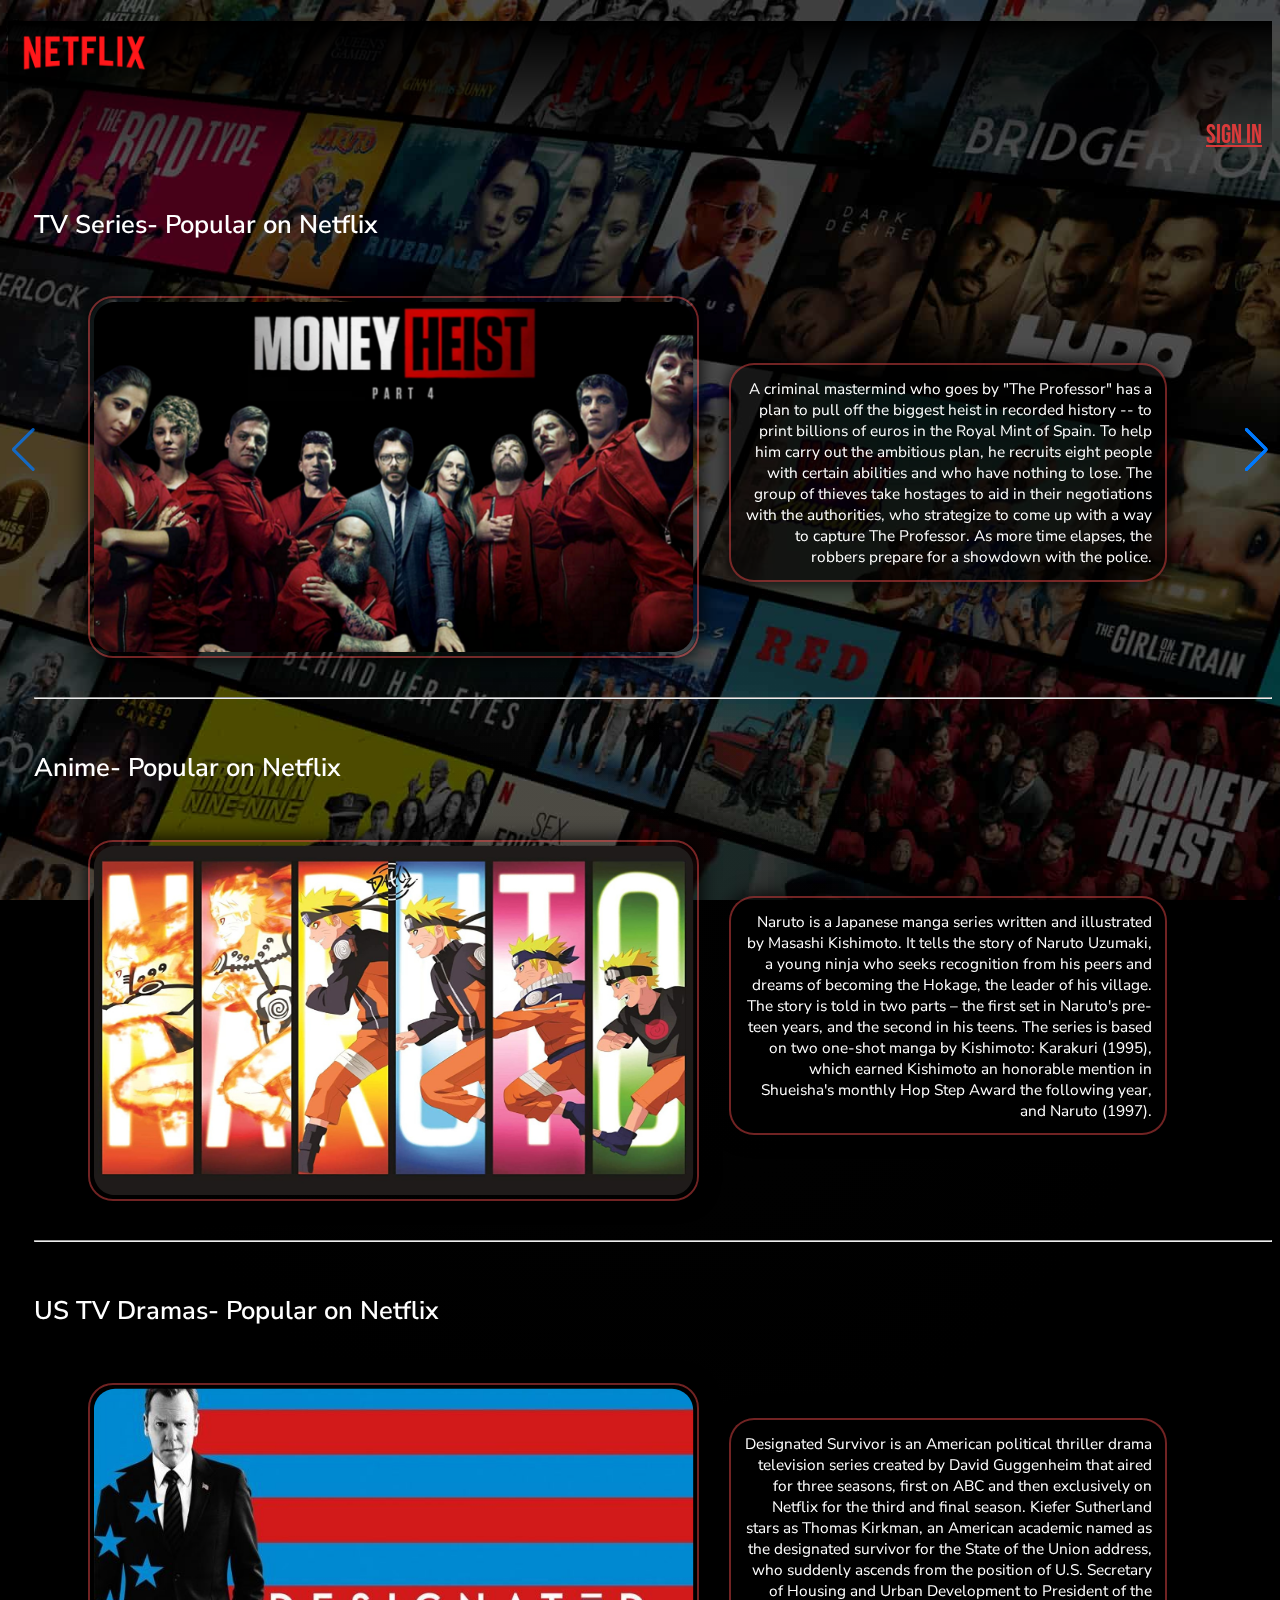
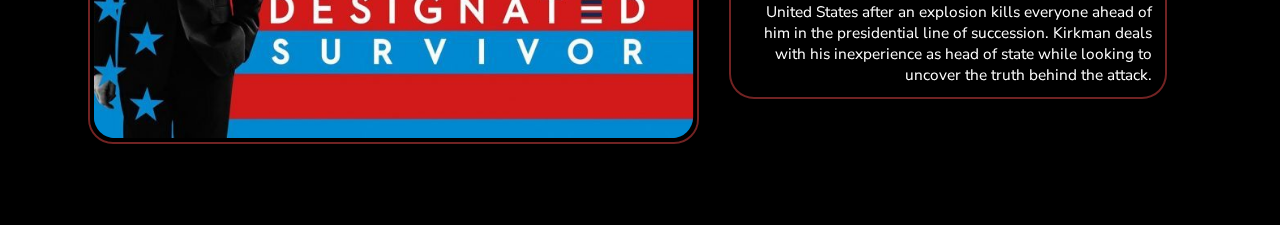
==== browse.html @ 6e7fce6c "Made home page responsive added cusom scrollbar" ====
<!DOCTYPE html>
<html lang="en">

<head>
    <meta charset="UTF-8">
    <meta http-equiv="X-UA-Compatible" content="IE=edge">
    <meta name="viewport" content="width=device-width, initial-scale=1.0">
    <title>Browse Netflix -TV Shows</title>
    <link href="https://cdn.jsdelivr.net/npm/bootstrap@5.0.0-beta2/dist/css/bootstrap.min.css" rel="stylesheet" integrity="sha384-BmbxuPwQa2lc/FVzBcNJ7UAyJxM6wuqIj61tLrc4wSX0szH/Ev+nYRRuWlolflfl" crossorigin="anonymous">
    <link rel="stylesheet" href="https://unpkg.com/swiper/swiper-bundle.min.css" />
    <link rel="icon" href="assets/netflixlogo.png" type="image/x-icon">
    <link rel="stylesheet" href="assets/style.css">
    <link rel="stylesheet" href="assets/media.css">
</head>

<body>
    <main>
        <header class="topbar">
            <nav class="navbar sticky-top">
                <div class="top">
                    <h1 class="btn btn-primary">
                        <a href="../index.html">
                            <img src="assets/logo.png" class="logo-top" alt="">
                        </a>
                    </h1>
                </div>
                <a class="navbar-brand navbar-a" href="#">Sign In</a>
            </nav>
        </header>
        <section class="headings">
            <h3 class="headings-browse">TV Series- Popular on Netflix</h3>
            <div class="swiper-container">
                <div class="swiper-wrapper">
                    <div class="swiper-slide">
                        <table style="width:100%; text-align: right;">
                            <tr>
                                <td>
                                    <a href="https://www.netflix.com/in/title/80192098" target="_blank">
                                        <div class="zoom-hover">
                                            <img src="assets/tv_img_show/money_heist.png" class="size-browse-tv_show" alt="Money Heist">
                                        </div>
                                    </a>
                                </td>
                                <td>
                                    <p class="details-browse">A criminal mastermind who goes by "The Professor" has a plan to pull off the biggest heist in recorded history -- to print billions of euros in the Royal Mint of Spain. To help him carry out the ambitious plan, he recruits
                                        eight people with certain abilities and who have nothing to lose. The group of thieves take hostages to aid in their negotiations with the authorities, who strategize to come up with a way to capture The Professor.
                                        As more time elapses, the robbers prepare for a showdown with the police.
                                    </p>
                                </td>
                            </tr>
                        </table>
                    </div>
                    <div class="swiper-slide">
                        <table style="width:100%; text-align: right;">
                            <tr>
                                <td>
                                    <a href="https://www.netflix.com/in/title/70205012" target="_blank">
                                        <div class="zoom-hover">
                                            <img src="assets/tv_img_show/naruto.jpg" class="size-browse-tv_show" alt="Naruto">
                                        </div>
                                    </a>
                                </td>
                                <td>
                                    <p class="details-browse">Naruto is a Japanese manga series written and illustrated by Masashi Kishimoto. It tells the story of Naruto Uzumaki, a young ninja who seeks recognition from his peers and dreams of becoming the Hokage, the leader
                                        of his village. The story is told in two parts – the first set in Naruto's pre-teen years, and the second in his teens. The series is based on two one-shot manga by Kishimoto: Karakuri (1995), which earned Kishimoto
                                        an honorable mention in Shueisha's monthly Hop Step Award the following year, and Naruto (1997).
                                    </p>
                                </td>
                            </tr>
                        </table>
                    </div>
                    <div class="swiper-slide">
                        <table style="width:100%; text-align: right;">
                            <tr>
                                <td>
                                    <a href="https://www.netflix.com/in/title/70153404#:~:text=Season%201%20of%20the%20hit,spirited%20Phoebe%20and%20uptight%20Monica." target="_blank">
                                        <div class="zoom-hover">
                                            <img src="assets/tv_img_show/friends.jpg" class="size-browse-tv_show" alt="Friends">
                                        </div>
                                    </a>
                                </td>
                                <td>
                                    <p class="details-browse">Friends is an American television sitcom, created by David Crane and Marta Kauffman, which aired on NBC from September 22, 1994, to May 6, 2004, lasting ten seasons. With an ensemble cast starring Jennifer Aniston,
                                        Courteney Cox, Lisa Kudrow, Matt LeBlanc, Matthew Perry and David Schwimmer, the show revolves around six friends in their 20s and 30s who live in Manhattan, New York City. The series was produced by Bright/Kauffman/Crane
                                        Productions, in association with Warner Bros. Television. The original executive producers were Kevin S. Bright, Kauffman, and Crane.
                                    </p>
                                </td>
                            </tr>
                        </table>
                    </div>
                    <div class="swiper-slide">
                        <table style="width:100%; text-align: right;">
                            <tr>
                                <td>
                                    <a href="https://www.netflix.com/in/title/80057918" target="_blank">
                                        <div class="zoom-hover">
                                            <img src="assets/tv_img_show/lucifer.jpg" class="size-browse-tv_show" alt="Lucifer">
                                        </div>
                                    </a>
                                </td>
                                <td>
                                    <p class="details-browse">Lucifer is an American urban fantasy television series developed by Tom Kapinos that premiered on Fox on January 25, 2016. It is based on the DC Comics character created by Neil Gaiman, Sam Kieth, and Mike Dringenberg
                                        taken from the comic book series The Sandman, who later became the protagonist of a spin-off comic book series, both published by DC Comics' Vertigo imprint. The series is produced by Jerry Bruckheimer Television,
                                        DC Entertainment and Warner Bros. Television.
                                    </p>
                                </td>
                            </tr>
                        </table>
                    </div>
                    <div class="swiper-slide">
                        <table style="width:100%; text-align: right;">
                            <tr>
                                <td>
                                    <a href="https://www.netflix.com/in/title/80057281" target="_blank">
                                        <div class="zoom-hover">
                                            <img src="assets/tv_img_show/stranger_things.jpg" class="size-browse-tv_show" alt="stranger Things">
                                        </div>
                                    </a>
                                </td>
                                <td>
                                    <p class="details-browse">Stranger Things is an American science fiction horror mystery-thriller streaming television series created by the Duffer Brothers and released on Netflix. The brothers serve as showrunners and are executive producers
                                        along with Shawn Levy and Dan Cohen. The series premiered on Netflix on July 15, 2016. Set in the 1980s in the fictional town of Hawkins, Indiana, the first season focuses on the investigation into the disappearance
                                        of a young boy (Will Byers) amid supernatural events occurring around the town, including the appearance of a girl with psychokinetic abilities.
                                    </p>
                                </td>
                            </tr>
                        </table>
                    </div>
                    <div class="swiper-slide">
                        <table style="width:100%; text-align: right;">
                            <tr>
                                <td>
                                    <a href="https://www.netflix.com/in/title/70281562" target="_blank">
                                        <div class="zoom-hover">
                                            <img src="assets/tv_img_show/brooklyn_nine-nine.jpg" class="size-browse-tv_show" alt="Brooklyn Nine-Nine">
                                        </div>
                                    </a>
                                </td>
                                <td>
                                    <p class="details-browse">Brooklyn Nine-Nine is an American police procedural comedy television series created by Dan Goor and Michael Schur. The series revolves around Jake Peralta (Andy Samberg), a talented but immature NYPD detective in Brooklyn's
                                        fictional 99th Precinct, who often comes into conflict with his commanding officer, the serious and stern Captain Raymond Holt (Andre Braugher). The rest of the cast features Stephanie Beatriz as Rosa Diaz, Terry
                                        Crews as Terry Jeffords, Melissa Fumero as Amy Santiago, Joe Lo Truglio as Charles Boyle, Chelsea Peretti as Gina Linetti, Dirk Blocker as Michael Hitchcock, and Joel McKinnon Miller as Norm Scully.
                                    </p>
                                </td>
                            </tr>
                        </table>
                    </div>
                    <div class="swiper-slide">
                        <table style="width:100%; text-align: right;">
                            <tr>
                                <td>
                                    <a href="https://www.netflix.com/in/title/70301870" target="_blank">
                                        <div class="zoom-hover">
                                            <img src="assets/tv_img_show/vikings.jpg" class="size-browse-tv_show" alt="Vikings">
                                        </div>
                                    </a>
                                </td>
                                <td>
                                    <p class="details-browse">Vikings is a historical fantasy drama television series created and written by Michael Hirst for the History channel of Canada. Filmed in Ireland, it premiered on March 3, 2013, in Canada. The series concluded on December
                                        30, 2020, when the second half of the sixth season was released in its entirety on Prime Video in Ireland, ahead of its broadcast on History in Canada from January 1 to March 3, 2021. A sequel series, titled Vikings:
                                        Valhalla, is in development for Netflix.
                                    </p>
                                </td>
                            </tr>
                        </table>
                    </div>
                    <div class="swiper-slide">
                        <table style="width:100%; text-align: right;">
                            <tr>
                                <td>
                                    <a href="https://www.netflix.com/in/title/81004536" target="_blank">
                                        <div class="zoom-hover">
                                            <img src="assets/tv_img_show/bombay_begums.jpg" class="size-browse-tv_show" alt="Bombay Begums">
                                        </div>
                                    </a>
                                </td>
                                <td>
                                    <p class="details-browse">Bombay Begums is an Indian drama web series released on Netflix on 8 March 2021. It is written and directed by Alankrita Shrivastava and explores the lives of five women living in the city of Mumbai. The series marks
                                        the comeback of actress Pooja Bhatt.
                                    </p>
                                </td>
                            </tr>
                        </table>
                    </div>
                    <div class="swiper-slide">
                        <table style="width:100%; text-align: right;">
                            <tr>
                                <td>
                                    <a href="https://www.netflix.com/in/title/70143830" target="_blank">
                                        <div class="zoom-hover">
                                            <img src="assets/tv_img_show/the_big_bang_theory.jpg" class="size-browse-tv_show" alt="Big Bang Theory">
                                        </div>
                                    </a>
                                </td>
                                <td>
                                    <p class="details-browse">The Big Bang Theory is an American television sitcom created by Chuck Lorre and Bill Prady, both of whom served as executive producers on the series, along with Steven Molaro. All three also served as head writers.
                                        The show premiered on CBS on September 24, 2007, and concluded on May 16, 2019, having broadcast a total of 279 episodes over twelve seasons.
                                    </p>
                                </td>
                            </tr>
                        </table>
                    </div>
                    <div class="swiper-slide">
                        <table style="width:100%; text-align: right;">
                            <tr>
                                <td>
                                    <a href="https://www.netflix.com/in/title/70143836" target="_blank">
                                        <div class="zoom-hover">
                                            <img src="assets/tv_img_show/breaking_bad.jpg" class="size-browse-tv_show" alt="Breakin Bad">
                                        </div>
                                    </a>
                                </td>
                                <td>
                                    <p class="details-browse">Breaking Bad is an American neo-Western crime drama television series created and produced by Vince Gilligan. The show aired on AMC from January 20, 2008, to September 29, 2013, consisting of five seasons for a total
                                        of 62 episodes. It was set and filmed in Albuquerque, New Mexico, and tells the story of Walter White (Bryan Cranston), an underpaid, overqualified and dispirited high school chemistry teacher who is struggling
                                        with a recent diagnosis of stage-three lung cancer. White turns to a life of crime, partnering with his former student Jesse Pinkman (Aaron Paul), by producing and distributing crystal meth to secure his family's
                                        financial future before he dies, while navigating the dangers of the criminal underworld. The title is a Southern colloquialism meaning "to turn to a life of crime".
                                    </p>
                                </td>
                            </tr>
                        </table>
                    </div>
                    <div class="swiper-slide">
                        <table style="width:100%; text-align: right;">
                            <tr>
                                <td>
                                    <a href="https://www.netflix.com/in/title/80133311" target="_blank">
                                        <div class="zoom-hover">
                                            <img src="assets/tv_img_show/riverdale.jpg" class="size-browse-tv_show" alt="Riverdale">
                                    </a>
                                </td>
                                <td>
                                    <p class=" details-browse ">Riverdale is an American teen drama television series based on the characters of Archie Comics. The series was adapted for The CW by Archie Comics' chief creative officer Roberto Aguirre-Sacasa, and is produced by Warner
                                        Bros. Television and CBS Studios, in association with Berlanti Productions and Archie Comics. Originally conceived as a feature film adaptation for Warner Bros. Pictures, the idea was re-imagined as a television
                                        series for Fox. In 2015, development on the project moved to The CW, where the series was ordered for a pilot. Filming takes place in Vancouver, British Columbia.
                                    </p>
                                </td>
                            </tr>
                        </table>
                        </div>
                    </div>
                    <div class="swiper-button-next swiper-button-white "></div>
                    <div class="swiper-button-prev swiper-button-white "></div>
                </div>
                <br>
                <hr>
                <h3 class="headings-browse ">Anime- Popular on Netflix</h3>
                <div class="swiper-container ">
                    <div class="swiper-wrapper ">
                        <div class="swiper-slide ">
                            <table style="width:100%; text-align: right; ">
                                <tr>
                                    <td>
                                        <a href="https://www.netflix.com/in/title/70205012" target="_blank">
                                            <div class="zoom-hover ">
                                                <img src="assets/tv_img_show/naruto.jpg " class="size-browse-tv_show " alt="Naruto ">
                                            </div>
                                        </a>
                                    </td>
                                    <td>
                                        <p class="details-browse ">Naruto is a Japanese manga series written and illustrated by Masashi Kishimoto. It tells the story of Naruto Uzumaki, a young ninja who seeks recognition from his peers and dreams of becoming the Hokage, the leader
                                            of his village. The story is told in two parts – the first set in Naruto's pre-teen years, and the second in his teens. The series is based on two one-shot manga by Kishimoto: Karakuri (1995), which earned Kishimoto
                                            an honorable mention in Shueisha's monthly Hop Step Award the following year, and Naruto (1997).
                                        </p>
                                    </td>
                                </tr>
                            </table>
                        </div>
                        <div class="swiper-slide ">
                            <table style="width:100%; text-align: right; ">
                                <tr>
                                    <td>
                                        <a href="https://www.netflix.com/in/title/80238012#:~:text=2017%20%7C%2013%2B%20%7C%203%20Seasons,Kajiwara%2CNobunaga%20Shimazaki%2CKana%20Yuuki" target="_blank">
                                            <div class="zoom-hover ">
                                                <img src="assets/tv_img_show/black_clover.jpeg " class="size-browse-tv_show " alt="Black Clover ">
                                            </div>
                                        </a>
                                    </td>
                                    <td>
                                        <p class="details-browse ">Black Clover (Japanese: ブラッククローバー, Hepburn: Burakku Kurōbā) is a Japanese manga series written and illustrated by Yūki Tabata. The story centers around Asta, a young boy seemingly born without any magic power, something
                                            that is unknown in the world he lives in. With his fellow mages from the Black Bulls, Asta plans to become the next Wizard King. It has been serialized in Shueisha's Weekly Shōnen Jump magazine since February
                                            2015, and has been collected into 27 tankōbon volumes as of January 2021.
                                        </p>
                                    </td>
                                </tr>
                            </table>
                        </div>
                        <div class="swiper-slide ">
                            <table style="width:100%; text-align: right; ">
                                <tr>
                                    <td>
                                        <a href="https://www.netflix.com/in/title/70300472" target="_blank">
                                            <div class="zoom-hover ">
                                                <img src="assets/tv_img_show/hxh.jpg " class="size-browse-tv_show " alt="HxH ">
                                            </div>
                                        </a>
                                    </td>
                                    <td>
                                        <p class="details-browse ">Hunter × Hunter (stylized as HUNTER×HUNTER; pronounced "Hunter Hunter ") is a Japanese manga series written and illustrated by Yoshihiro Togashi. It has been serialized in Shueisha's Weekly Shōnen Jump since March
                                            1998, although the manga has frequently gone on extended hiatuses since 2006.
                                        </p>
                                    </td>
                                </tr>
                            </table>
                        </div>
                        <div class="swiper-slide ">
                            <table style="width:100%; text-align: right; ">
                                <tr>
                                    <td>
                                        <a href="https://www.netflix.com/in/title/80135674" target="_blank">
                                            <div class="zoom-hover ">
                                                <img src="assets/tv_img_show/mha.png " class="size-browse-tv_show " alt="MHA ">
                                            </div>
                                        </a>
                                    </td>
                                    <td>
                                        <p class="details-browse ">My Hero Academia (Japanese: 僕のヒーローアカデミア, Hepburn: Boku no Hīrō Akademia) is a Japanese superhero manga series written and illustrated by Kōhei Horikoshi. It has been serialized in Weekly Shōnen Jump since July 2014,
                                            with its chapters additionally collected into 29 tankōbon volumes as of January 2021. The story follows Izuku Midoriya, a boy born without superpowers (called Quirks) in a world where they have become commonplace,
                                            but who still dreams of becoming a superhero himself. He is scouted by All Might, Japan's greatest hero, who shares his Quirk with Midoriya after recognizing his potential, and later helps to enroll him in a
                                            prestigious high school for heroes in training.
                                        </p>
                                    </td>
                                </tr>
                            </table>
                        </div>
                        <div class="swiper-slide ">
                            <table style="width:100%; text-align: right; ">
                                <tr>
                                    <td>
                                        <a href="https://www.netflix.com/in/title/70204970" target="_blank">
                                            <div class="zoom-hover ">
                                                <img src="assets/tv_img_show/death_note.jpg " class="size-browse-tv_show " alt="Death Note">
                                            </div>
                                        </a>
                                    </td>
                                    <td>
                                        <p class="details-browse ">Death Note (stylized as DEATH NOTE) is a Japanese manga series written by Tsugumi Ohba and illustrated by Takeshi Obata. The story follows Light Yagami, a teen genius who stumbles across a mysterious otherworldly
                                            notebook: the "Death Note ", which belonged to the Shinigami Ryuk, and grants the user the supernatural ability to kill anyone whose name is written in its pages.
                                        </p>
                                    </td>
                                </tr>
                            </table>
                        </div>
                        <div class="swiper-slide ">
                            <table style="width:100%; text-align: right; ">
                                <tr>
                                    <td>
                                        <a href="https://www.netflix.com/in/title/80090673#:~:text=Netflix-,Haikyu!!,Murase%2CKaito%20Ishikawa%2CSatoshi%20Hino" target="_blank">
                                            <div class="zoom-hover ">
                                                <img src="assets/tv_img_show/haikyuu.png " class="size-browse-tv_show " alt="Haikyu">
                                            </div>
                                        </a>
                                    </td>
                                    <td>
                                        <p class="details-browse ">Haikyu!! (ハイキュー!!, from the kanji 排球 "volleyball ") is a Japanese manga series written and illustrated by Haruichi Furudate. The story follows Shōyō Hinata, a boy determined to become a great volleyball player despite
                                            his small stature. It was serialized in Shueisha Weekly Shōnen Jump from February 2012 to July 2020, with its chapters collected in forty-five tankōbon volumes.
                                        </p>
                                    </td>
                                </tr>
                            </table>
                        </div>
                        <div class="swiper-slide ">
                            <table style="width:100%; text-align: right; ">
                                <tr>
                                    <td>
                                        <a href="https://www.netflix.com/in/title/80117291" target="_blank">
                                            <div class="zoom-hover ">
                                                <img src="assets/tv_img_show/one_punch_man.jpg " class="size-browse-tv_show " alt="One-Punch-Man">
                                            </div>
                                        </a>
                                    </td>
                                    <td>
                                        <p class="details-browse ">One-Punch Man (Japanese: ワンパンマン, Hepburn: Wanpanman) is a Japanese superhero franchise created by the artist ONE. It tells the story of Saitama, a superhero who can defeat any opponent with a single punch but seeks
                                            to find a worthy opponent after growing bored by a lack of challenge due to his overwhelming strength. ONE wrote the original webcomic version in early 2009.
                                        </p>
                                    </td>
                                </tr>
                            </table>
                        </div>
                        <div class="swiper-slide ">
                            <table style="width:100%; text-align: right; ">
                                <tr>
                                    <td>
                                        <a href="https://www.netflix.com/in/title/81091393#:~:text=2019%20%7C%2016%2B%20%7C%201%20Season,Hanae%2CAkari%20Kito%2CHiro%20Shimono" target="_blank">
                                            <div class="zoom-hover ">
                                                <img src="assets/tv_img_show/demon_slayer.png " class="size-browse-tv_show " alt="Kimetsu No Yaiba">
                                            </div>
                                        </a>
                                    </td>
                                    <td>
                                        <p class="details-browse ">Demon Slayer: Kimetsu no Yaiba (Japanese: 鬼滅の刃, Hepburn: Kimetsu no Yaiba, lit. "Blade of Demon Destruction "[4]) is a Japanese manga series written and illustrated by Koyoharu Gotouge. It follows Tanjiro Kamado,
                                            a young boy who wants to become a demon slayer after his family is slaughtered and his younger sister Nezuko is turned into a demon. It was serialized in Shueisha's shōnen manga magazine Weekly Shōnen Jump from
                                            February 2016 to May 2020, with its chapters collected in 23 tankōbon volumes. It has been published in English by Viz Media and simulpublished by Shueisha on their Manga Plus platform.
                                        </p>
                                    </td>
                                </tr>
                            </table>
                        </div>
                        <div class="swiper-slide ">
                            <table style="width:100%; text-align: right; ">
                                <tr>
                                    <td>
                                        <a href="https://www.netflix.com/in/title/80045948" target="_blank">
                                            <div class="zoom-hover ">
                                                <img src="assets/tv_img_show/assasination_classroom.jpg " class="size-browse-tv_show " alt="Assassination Classroom">
                                            </div>
                                        </a>
                                    </td>
                                    <td>
                                        <p class="details-browse ">Assassination Classroom (Japanese: 暗殺教室, Hepburn: Ansatsu Kyōshitsu) is a Japanese science fiction comedy manga series written and illustrated by Yūsei Matsui. The series follows the daily life of an extremely powerful
                                            octopus-like being working as a junior high homeroom teacher, and his students dedicated to the task of assassinating him to prevent Earth from being destroyed. The students are considered “misfits” in their
                                            school and are taught in a separate building; the class he teaches is called 3-E. The series was serialized in Shueisha's Weekly Shōnen Jump magazine from July 2012 to March 2016 and compiled into twenty-one
                                            tankōbon volumes.
                                        </p>
                                    </td>
                                </tr>
                            </table>
                        </div>
                        <div class="swiper-slide ">
                            <table style="width:100%; text-align: right; ">
                                <tr>
                                    <td>
                                        <a href="https://www.netflix.com/in/title/81046193#:~:text=Dr.-,Stone,Kobayashi%2CMakoto%20Furukawa%2CKana%20Ichinose" target="_blank">
                                            <div class="zoom-hover ">
                                                <img src="assets/tv_img_show/dr_stone.webp " class="size-browse-tv_show " alt="Dr.Stone">
                                            </div>
                                        </a>
                                    </td>
                                    <td>
                                        <p class="details-browse ">Dr. Stone (stylized as Dr.STONE) is a Japanese manga series written by Riichiro Inagaki and illustrated by the South Korean artist Boichi. It has been serialized in Weekly Shōnen Jump since March 2017, with the
                                            individual chapters collected and published by Shueisha into nineteen tankōbon volumes as of January 2021. The story follows teenage scientific genius Senku Ishigami, who plans to rebuild civilization after
                                            humanity was mysteriously petrified for 3,700 years.
                                        </p>
                                    </td>
                                </tr>
                            </table>
                        </div>
                        <div class="swiper-slide ">
                            <table style="width:100%; text-align: right; ">
                                <tr>
                                    <td>
                                        <a href="https://www.netflix.com/in/title/80005873" target="_blank">
                                            <div class="zoom-hover ">
                                                <img src="assets/tv_img_show/high_school_dxd.jpg " class="size-browse-tv_show " alt="High School of Dead">
                                            </div>
                                        </a>
                                    </td>
                                    <td>
                                        <p class="details-browse ">High School DxD (Japanese: ハイスクールD×D, Hepburn: Haisukūru Dī Dī) is a Japanese light novel series written by Ichiei Ishibumi and illustrated by Miyama-Zero. The story centers on Issei Hyodo, a perverted high school
                                            student from Kuoh Academy who desires to be a harem king and is killed by his first date, revealed to be a fallen angel, but is later revived as a devil by Rias Gremory to serve her and her devil family. Issei's
                                            deepening relationship with Rias proves dangerous to the angels, the fallen angels, and the devils.
                                        </p>
                                    </td>
                                </tr>
                            </table>
                        </div>
                    </div>
                    <div class="swiper-button-next swiper-button-white "></div>
                    <div class="swiper-button-prev swiper-button-white "></div>
                </div>
                <br>
                <hr>
                <h3 class="headings-browse ">US TV Dramas- Popular on Netflix</h3>
                <div class="swiper-container ">
                    <div class="swiper-wrapper ">
                        <div class="swiper-slide ">
                            <table style="width:100%; text-align: right; ">
                                <tr>
                                    <td>
                                        <a href="https://www.netflix.com/in/title/80113647" target="_blank">
                                            <div class="zoom-hover ">
                                                <img src="assets/tv_img_show/designated_survivor.jpg " class="size-browse-tv_show " alt="Designated Survivor">
                                            </div>
                                        </a>
                                    </td>
                                    <td>
                                        <p class="details-browse ">Designated Survivor is an American political thriller drama television series created by David Guggenheim that aired for three seasons, first on ABC and then exclusively on Netflix for the third and final season.
                                            Kiefer Sutherland stars as Thomas Kirkman, an American academic named as the designated survivor for the State of the Union address, who suddenly ascends from the position of U.S. Secretary of Housing and Urban
                                            Development to President of the United States after an explosion kills everyone ahead of him in the presidential line of succession. Kirkman deals with his inexperience as head of state while looking to uncover
                                            the truth behind the attack.
                                        </p>
                                    </td>
                                </tr>
                            </table>
                        </div>
                        <div class="swiper-slide ">
                            <table style="width:100%; text-align: right; ">
                                <tr>
                                    <td>
                                        <a href="https://www.netflix.com/in/title/70136152" target="_blank">
                                            <div class="zoom-hover ">
                                                <img src="assets/tv_img_show/sparctus.jpg " class="size-browse-tv_show " alt="Spartacus">
                                            </div>
                                        </a>
                                    </td>
                                    <td>
                                        <p class="details-browse ">Spartacus (Greek: Σπάρτακος Spártakos; Latin: Spartacus; c. 111–71 BC) was a Thracian gladiator who, along with Crixus, Gannicus, Castus, and Oenomaus, was one of the escaped slave leaders in the Third Servile War,
                                            a major slave uprising against the Roman Republic. Little is known about him beyond the events of the war, and surviving historical accounts are sometimes contradictory. However, all sources agree that he was
                                            a former gladiator and an accomplished military leader.
                                        </p>
                                    </td>
                                </tr>
                            </table>
                        </div>
                        <div class="swiper-slide ">
                            <table style="width:100%; text-align: right; ">
                                <tr>
                                    <td>
                                        <a href="https://www.netflix.com/in/title/80177458" target="_blank">
                                            <div class="zoom-hover ">
                                                <img src="assets/tv_img_show/snowpiercer.jpeg " class="size-browse-tv_show " alt="Snowpiercer">
                                            </div>
                                        </a>
                                    </td>
                                    <td>
                                        <p class="details-browse ">Snowpiercer (Korean: 설국열차; Hanja: 雪國列車; RR: Seolgungnyeolcha) is a 2013 science fiction action film based on the French graphic novel Le Transperceneige by Jacques Lob, Benjamin Legrand and Jean-Marc Rochette.[5]
                                            The film was directed by Bong Joon-ho[6][7] and written by Bong and Kelly Masterson. A South Korean-Czech co-production, the film marks Bong's English-language debut; almost 85% of the film's dialogue is in
                                            English.[8][9]
                                        </p>
                                    </td>
                                </tr>
                            </table>
                        </div>
                        <div class="swiper-slide ">
                            <table style="width:100%; text-align: right; ">
                                <tr>
                                    <td>
                                        <a href="https://www.netflix.com/in/title/80021955" target="_blank">
                                            <div class="zoom-hover ">
                                                <img src="assets/tv_img_show/bettter_call_saul.jpg " class="size-browse-tv_show " alt="Better Call Saul">
                                            </div>
                                        </a>
                                    </td>
                                    <td>
                                        <p class="details-browse ">Better Call Saul is an American crime drama television series created by Vince Gilligan and Peter Gould. It is both a spin-off and a prequel of Gilligan's previous series, Breaking Bad. Set in the early to mid-2000s
                                            in Albuquerque, New Mexico, the series develops Jimmy McGill (Bob Odenkirk), an earnest lawyer and former con-man, into a greedy criminal defense attorney known as Saul Goodman. Also shown is the moral decline
                                            of retired police officer Mike Ehrmantraut (Jonathan Banks), who becomes closely affiliated with the Juarez drug cartel to support his family. Jimmy and Mike's interactions remain sporadic until their respective
                                            storylines fully converge.
                                        </p>
                                    </td>
                                </tr>
                            </table>
                        </div>
                        <div class="swiper-slide ">
                            <table style="width:100%; text-align: right; ">
                                <tr>
                                    <td>
                                        <a href="https://www.netflix.com/in/title/80189685" target="_blank">
                                            <div class="zoom-hover ">
                                                <img src="assets/tv_img_show/the_witcher.jpg " class="size-browse-tv_show " alt="The Witcher">
                                            </div>
                                        </a>
                                    </td>
                                    <td>
                                        <p class="details-browse ">The Witcher is a Polish-American fantasy drama streaming television series produced by Lauren Schmidt Hissrich. It is based on the book series of the same name by Polish writer Andrzej Sapkowski. Set on a fictional,
                                            medieval-inspired landmass known as "the Continent ", The Witcher explores the legend of Geralt of Rivia and princess Ciri, who are linked to each other by destiny.[8] It stars Henry Cavill, Freya Allan, and
                                            Anya Chalotra.
                                        </p>
                                    </td>
                                </tr>
                            </table>
                        </div>
                        <div class="swiper-slide ">
                            <table style="width:100%; text-align: right; ">
                                <tr>
                                    <td>
                                        <a href="https://www.netflix.com/in/title/80117552" target="_blank">
                                            <div class="zoom-hover ">
                                                <img src="assets/tv_img_show/ozark.jpg " class="size-browse-tv_show " alt="Ozark">
                                            </div>
                                        </a>
                                    </td>
                                    <td>
                                        <p class="details-browse ">Ozark is an American crime drama streaming television series created by Bill Dubuque and Mark Williams for Netflix and produced by Media Rights Capital. The series stars Jason Bateman and Laura Linney as a married
                                            couple who relocate their family to the Ozarks for money laundering. Bateman also serves as a director and executive producer for the series.[6][7] The ten-episode first season was released on July 21, 2017;
                                            the ten-episode second season was released on August 31, 2018,[9] and the third season (also ten episodes) was released on March 27, 2020. In June 2020, the series was renewed for a fourth and final season,
                                            which will consist of 14 episodes split into two parts.
                                        </p>
                                    </td>
                                </tr>
                            </table>
                        </div>
                        <div class="swiper-slide ">
                            <table style="width:100%; text-align: right; ">
                                <tr>
                                    <td>
                                        <a href="https://www.netflix.com/in/title/80211991" target="_blank">
                                            <div class="zoom-hover ">
                                                <img src="assets/tv_img_show/you.jpg " class="size-browse-tv_show " alt="You">
                                            </div>
                                        </a>
                                    </td>
                                    <td>
                                        <p class="details-browse ">You is an American psychological thriller television series developed by Greg Berlanti and Sera Gamble. Produced by Warner Horizon Television, in association with Alloy Entertainment and A&E Studios, the first season
                                            is based on the 2014 novel by Caroline Kepnes and follows Joe Goldberg, a New York bookstore manager and serial killer who falls in love with a customer named Guinevere Beck and quickly develops an extreme,
                                            toxic, and delusional obsession. The second season follows Joe as he moves to Los Angeles and falls in love with local heiress Love Quinn.
                                        </p>
                                    </td>
                                </tr>
                            </table>
                        </div>
                        <div class="swiper-slide ">
                            <table style="width:100%; text-align: right; ">
                                <tr>
                                    <td>
                                        <a href="https://www.netflix.com/in/title/70178217" target="_blank">
                                            <div class="zoom-hover ">
                                                <img src="assets/tv_img_show/house_of_cards.jpg " class="size-browse-tv_show " alt="House of Cards">
                                            </div>
                                        </a>
                                    </td>
                                    <td>
                                        <p class="details-browse ">House of Cards is an American political thriller streaming television series created by Beau Willimon. It is an adaptation of the 1990 BBC series of the same name and based on the 1989 novel of the same name by
                                            Michael Dobbs. The first 13-episode season was released on February 1, 2013, on the streaming service Netflix. House of Cards is the first TV series to have been produced by a studio for Netflix.
                                        </p>
                                    </td>
                                </tr>
                            </table>
                        </div>
                        <div class="swiper-slide ">
                            <table style="width:100%; text-align: right; ">
                                <tr>
                                    <td>
                                        <a href="https://www.netflix.com/in/title/70285581" target="_blank">
                                            <div class="zoom-hover ">
                                                <img src="assets/tv_img_show/outlander.jpg " class="size-browse-tv_show " alt="Outlander">
                                            </div>
                                        </a>
                                    </td>
                                    <td>
                                        <p class="details-browse ">Outlander is a historical drama television series based on the ongoing novel series of the same name by Diana Gabaldon. Developed by Ronald D. Moore, the show premiered on August 9, 2014, on Starz. It stars Caitriona
                                            Balfe as Claire Randall, a married former World War II military nurse in Scotland who, in 1945, finds herself transported back to 1743. There she encounters the dashing Highland warrior Jamie Fraser (Sam Heughan)
                                            and becomes embroiled in the Jacobite rising.
                                        </p>
                                    </td>
                                </tr>
                            </table>
                        </div>
                        <div class="swiper-slide ">
                            <table style="width:100%; text-align: right; ">
                                <tr>
                                    <td>
                                        <a href="https://www.netflix.com/in/title/80997085" target="_blank">
                                            <div class="zoom-hover ">
                                                <img src="assets/tv_img_show/narcos_mexico.jpg " class="size-browse-tv_show " alt="Narcos: Mexico">
                                            </div>
                                        </a>
                                    </td>
                                    <td>
                                        <p class="details-browse ">Narcos: Mexico is an American crime drama television series created and produced by Chris Brancato, Carlo Bernard, and Doug Miro that premiered on Netflix on November 16, 2018. It was originally intended to be the
                                            fourth season of the Netflix series Narcos, but it was ultimately developed as a companion series. It focuses on the development of Mexico's illegal drug trade, whereas the parent series centered on the establishment
                                            of Colombia's illegal drug trade. The series' second season premiered on February 13, 2020. On October 28, 2020, Netflix renewed the show for a third season but announced that actor Diego Luna would not be returning
                                            to reprise his role as Félix Gallardo.
                                        </p>
                                    </td>
                                </tr>
                            </table>
                        </div>
                        <div class="swiper-slide ">
                            <table style="width:100%; text-align: right; ">
                                <tr>
                                    <td>
                                        <a href="https://www.netflix.com/in/title/80179190" target="_blank">
                                            <div class="zoom-hover ">
                                                <img src="assets/tv_img_show/never_have_I_ever.jpg " class="size-browse-tv_show " alt="Never have I Ever">
                                            </div>
                                        </a>
                                    </td>
                                    <td>
                                        <p class="details-browse ">Never Have I Ever is an American coming of age comedy-drama television series starring Maitreyi Ramakrishnan and created by Mindy Kaling and Lang Fisher. The comedy is partially based on Kaling's childhood in the
                                            Boston area. It premiered on Netflix on April 27, 2020, and is about an Indian American high school student dealing with the death of her father. The series received positive reviews.
                                        </p>
                                    </td>
                                </tr>
                            </table>
                        </div>
                    </div>
                    <div class="swiper-button-next swiper-button-white "></div>
                    <div class="swiper-button-prev swiper-button-white "></div>
                </div>
        </section>
    </main>
    <script src="https://unpkg.com/swiper/swiper-bundle.min.js "></script>
    <script>
        var swiper = new Swiper('.swiper-container', {
            navigation: {
                nextEl: '.swiper-button-next',
                prevEl: '.swiper-button-prev',
            },
        });
    </script>
    <script src="https://ajax.googleapis.com/ajax/libs/jquery/3.1.0/jquery.min.js "></script>
</body>

</html>
---- assets/style.css ----
@import url('https://fonts.googleapis.com/css2?family=Bebas+Neue&display=swap');
@import url('https://fonts.googleapis.com/css2?family=Nunito+Sans:wght@300&display=swap');
body {
    background-image: radial-gradient(circle, #020202, #000, #000);
    scroll-behavior: smooth;
}

.logo-top {
    margin-left: 1vw;
    width: 10vw;
    margin-top: 1vw;
    margin-bottom: 1vw;
}

.btn-primary {
    background-color: rgb(0, 0, 0, 0);
    border: none;
    background-size: cover;
    background-repeat: no-repeat;
    color: #000;
    -webkit-transition: all .4s;
    -moz-transition: all .4s;
    -o-transition: all .4s;
    transition: all .4s;
}

.btn-primary:hover {
    background-color: rgb(0, 0, 0, 0);
    color: #000;
    border: none;
    -ms-transform: scale(1.2);
    -moz-transform: scale(1.2);
    -webkit-transform: scale(1.2);
    -o-transform: scale(1.2);
    transform: scale(1.2);
}

.topbar {
    background-image: linear-gradient(rgb(0, 0, 0, 1), rgb(0, 0, 0, 0.5), rgb(0, 0, 0, 0));
}

article {
    position: relative;
    z-index: 1;
}

main::before {
    content: "";
    position: fixed;
    top: 0;
    left: 0;
    width: 100%;
    height: 100%;
    opacity: .4;
    z-index: -1;
    background: url('../assets/bg-home.jpg') no-repeat center center/cover;
}

.navbar-a {
    text-transform: uppercase;
    justify-content: end;
    text-align: right;
    font-family: 'Bebas Neue', cursive;
    padding: 10px;
    display: block;
    line-height: 20px;
    color: #d83a3a;
    font-size: 2vw;
    transition: all .4s;
}

.navbar-a:hover {
    color: #d83a3a;
}

.home {
    justify-content: center;
    text-align: center;
    color: #fff;
    font-family: 'Bebas Neue', cursive;
}

.title {
    margin-top: 10%;
    font-size: 3.5vw;
    letter-spacing: 1mm;
    font-weight: 500;
    font-family: 'Nunito Sans', sans-serif;
}

.browse {
    padding: 1vw 0.5vw 1vw 0.5vw;
    background-color: #d83a3a;
    color: #fff;
    border-color: #d83a3a;
    border-radius: 15px;
    box-shadow: 0 0 15px #000;
}

.browse-btn:hover {
    color: #fff;
    font-size: 2.45vw;
}

.browse-btn {
    color: #fff;
    font-family: 'Nunito Sans', sans-serif;
    text-decoration: none;
    font-size: 2.4vw;
    text-transform: uppercase;
    padding: 1vw;
    font-weight: 200;
}

.headings {
    color: #fff;
    font-family: 'Nunito Sans', sans-serif;
    margin-left: 2vw;
    padding-bottom: 5vw;
}

.headings-browse {
    font-weight: 600;
    font-family: 'Nunito Sans', sans-serif;
    font-size: 2vw;
    padding-top: 2vw;
}

.size-browse-tv_show {
    width: 600px;
    height: 350px;
    transition: 0.4s all ease-in-out;
    vertical-align: middle;
    padding: 0.3vw;
    box-shadow: 0 0 20px #020202;
    border-radius: 25px;
}

.size-browse-tv_show:hover {
    transform: scale(1.1);
}

.zoom-hover {
    display: inline-block;
    overflow: hidden;
    border-radius: 25px;
    justify-content: center;
    border: solid 2px rgb(225, 70, 70, 0.5);
    margin-top: 2vw;
    margin-left: 4vw;
    box-shadow: 0 0 20px #000000;
    transition: 0.4s all ease-in-out;
}

.size-browse-tv_show-text {
    margin-left: 4vw;
    padding-bottom: 15vw;
}

.details-browse {
    margin-right: 6vw;
    margin-left: 2vw;
    padding: 1vw;
    border: 2px solid rgb(225, 70, 70, 0.5);
    border-radius: 25px;
    margin-top: 2vw;
    box-shadow: 0 0 20px #000000;
    font-size: 1.2vw;
    background-color: rgb(0, 0, 0, 0.7);
    filter: opacity(1);
}

.swiper-container {
    margin-right: 2vw;
}

body::-webkit-scrollbar-track {
    -webkit-box-shadow: inset 0 0 6px rgba(0, 0, 0, 0.3);
    border-radius: 10px;
    background-color: rgb(0, 0, 0, 0.7);
}

body::-webkit-scrollbar {
    width: 12px;
    background-color: rgb(0, 0, 0, 0.7);
}

body::-webkit-scrollbar-thumb {
    border-radius: 10px;
    -webkit-box-shadow: inset 0 0 6px rgba(0, 0, 0, );
    background-color: #d83a3a;
}
---- assets/media.css ----
@media screen and (max-width: 600px) {
    .topbar {
        padding: 4vw;
    }
    .logo-top {
        width: 25vw;
    }
    .navbar-a {
        font-size: 8vw;
    }
    .title {
        padding: 4vw;
        font-size: 7vw;
    }
    .browse {
        padding-top: 4vw;
        padding-bottom: 4vw;
        padding-left: 5vw;
        padding-right: 5vw;
    }
    .browse-btn {
        font-size: 6vw;
    }
}
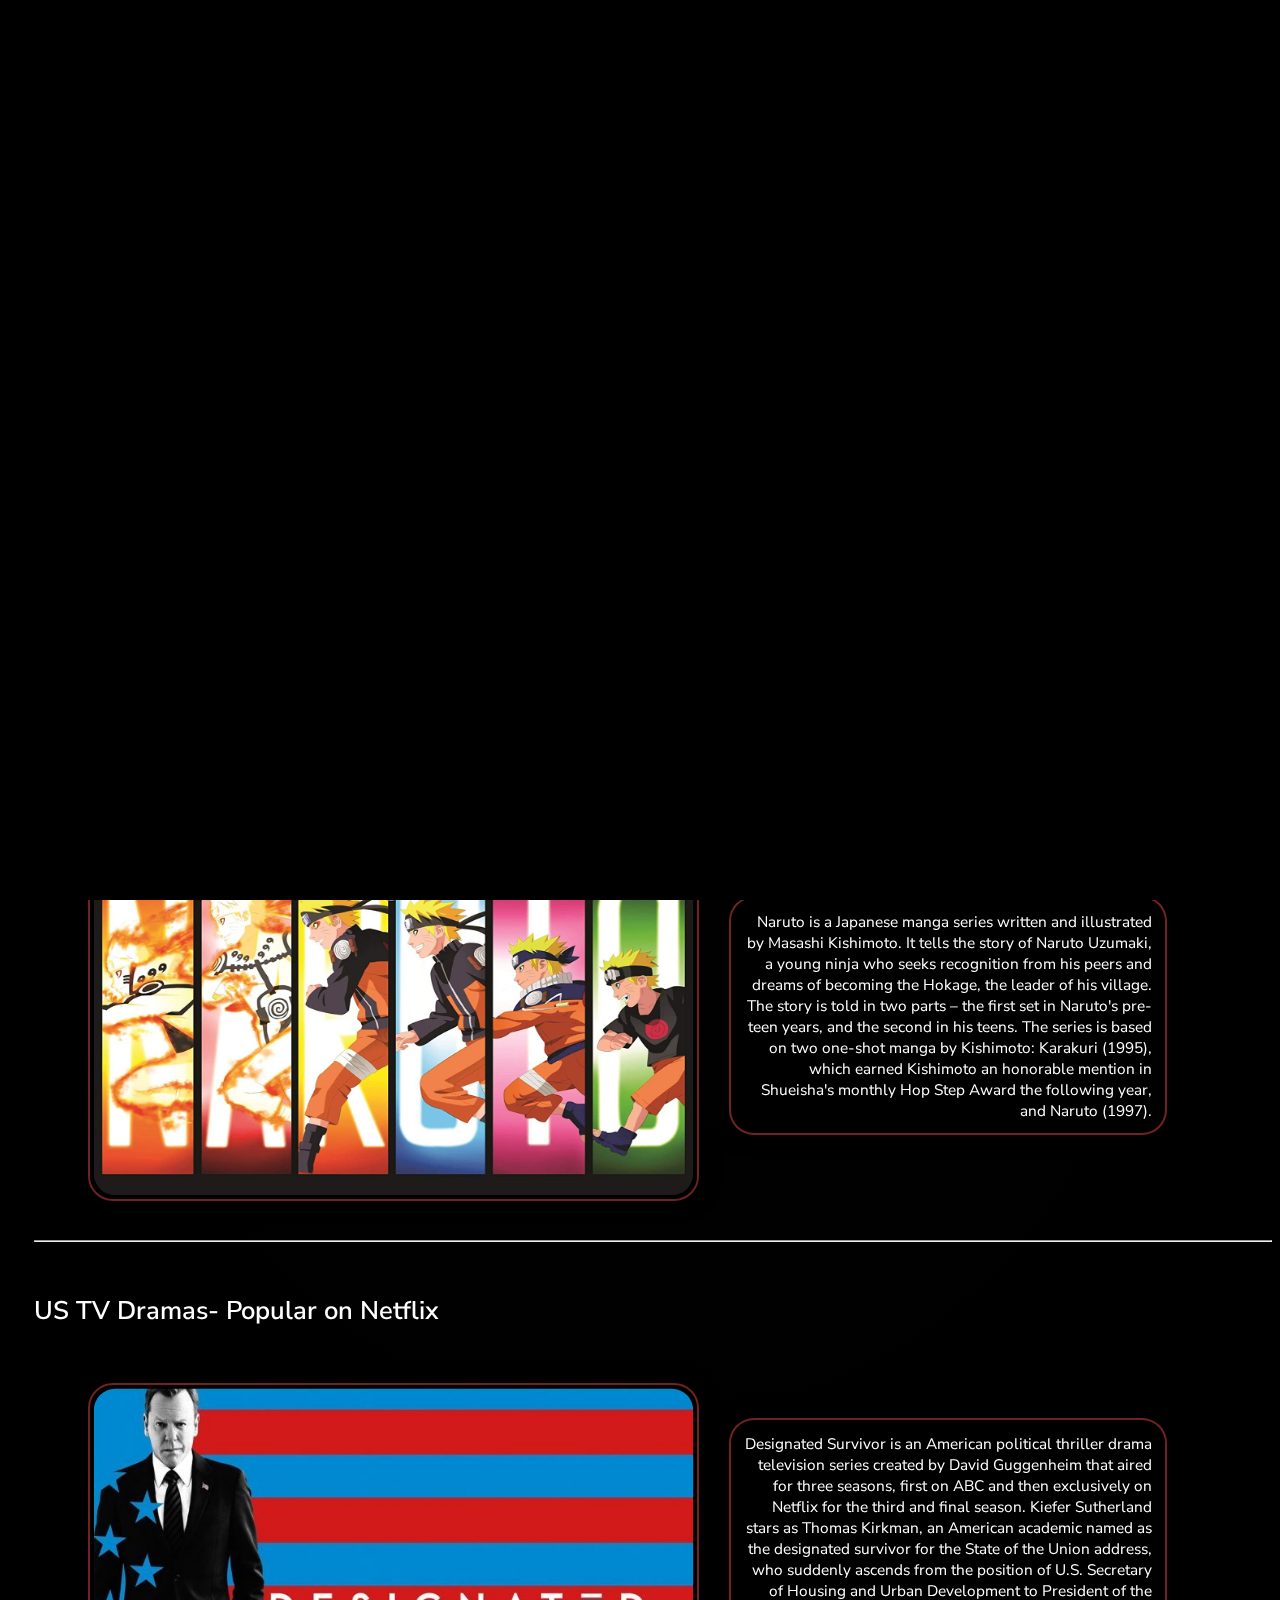
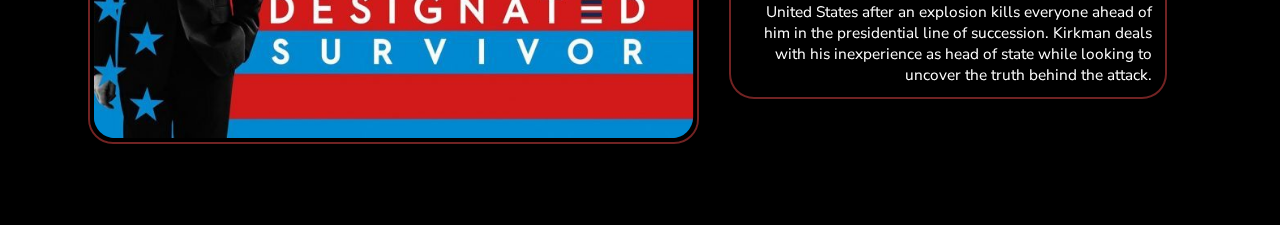
==== commit d66ce196: "Added fading loading screen" ====
--- a/browse.html
+++ b/browse.html
@@ -14,12 +14,17 @@
 </head>
 
 <body>
+    <div class="loader">
+        <div class="loading-netflix" data-text="Netflix">
+            <h1 class="loader-text">Netflix</h1>
+        </div>
+    </div>
     <main>
         <header class="topbar">
             <nav class="navbar sticky-top">
                 <div class="top">
                     <h1 class="btn btn-primary">
-                        <a href="../index.html">
+                        <a href="http://nparashar150.me/netflix/">
                             <img src="assets/logo.png" class="logo-top" alt="">
                         </a>
                     </h1>
@@ -680,6 +685,12 @@
                 </div>
         </section>
     </main>
+    <script>
+        setTimeout(function() {
+            $('.loader').fadeToggle();
+        }, 5000);
+    </script>
+    <script src="https://ajax.googleapis.com/ajax/libs/jquery/3.1.0/jquery.min.js"></script>
     <script src="https://unpkg.com/swiper/swiper-bundle.min.js "></script>
     <script>
         var swiper = new Swiper('.swiper-container', {
--- a/assets/style.css
+++ b/assets/style.css
@@ -3,6 +3,10 @@
 body {
     background-image: radial-gradient(circle, #020202, #000, #000);
     scroll-behavior: smooth;
+}
+
+main {
+    height: 100%;
 }
 
 .logo-top {
@@ -189,4 +193,102 @@
     border-radius: 10px;
     -webkit-box-shadow: inset 0 0 6px rgba(0, 0, 0, );
     background-color: #d83a3a;
+}
+
+.netflix-home-video-loop {
+    position: relative;
+    filter: opacity(0.5);
+    width: 100vw;
+    height: 100vw;
+    background: linear-gradient(0deg, rgba(0, 0, 0, 0.1) 0%, rgba(0, 0, 0, 1) 20%, rgba(0, 0, 0, 1) 80%, rgba(0, 0, 0, 0.1) 100%);
+    overflow-x: hidden;
+}
+
+.netflix-video-section {
+    overflow-x: hidden;
+}
+
+.home-2-heading {
+    font-family: 'Nunito Sans', sans-serif;
+    color: #fff;
+    font-size: 4.1vw;
+    text-align: center;
+    position: absolute;
+    top: 175%;
+    left: 50%;
+    transform: translate(-50%, -50%);
+    font-weight: 600;
+    letter-spacing: 1mm;
+}
+
+.home-3-heading {
+    font-family: 'Nunito Sans', sans-serif;
+    position: absolute;
+    top: 190%;
+    left: 50%;
+    transform: translate(-50%, -50%);
+    color: #fff;
+    font-weight: 300;
+    font-size: 1.7vw;
+    letter-spacing: 1mm;
+    text-align: center;
+}
+
+.loader {
+    background-color: #000;
+    position: fixed;
+    z-index: 99999;
+    top: 0;
+    left: 0;
+    justify-content: center;
+    width: 100%;
+    height: 100%;
+    overflow: hidden;
+}
+
+.loading-netflix {
+    font-family: 'Nunito Sans', sans-serif;
+    font-weight: 600;
+    padding: 0;
+    overflow: hidden;
+    position: absolute;
+    font-size: 4vw;
+    color: #fff;
+}
+
+.loading-netflix {
+    font-family: 'Nunito Sans', sans-serif;
+    content: attr(data-text);
+    position: absolute;
+    color: #d83a3a;
+    top: calc(45vh);
+    left: calc(43vw);
+    overflow: hidden;
+    display: block;
+    justify-content: center;
+    align-items: center;
+    width: 0%;
+    animation: fill 2s ease-in-out infinite;
+}
+
+.loader-text {
+    font-size: 5vw;
+}
+
+@keyframes fill {
+    0% {
+        width: 0%;
+    }
+    25% {
+        width: 10%;
+    }
+    50% {
+        width: 30%;
+    }
+    75% {
+        width: 10%;
+    }
+    100% {
+        width: 0%;
+    }
 }--- a/assets/media.css
+++ b/assets/media.css
@@ -1,4 +1,94 @@
+@media screen and (max-width: 300px) {
+    .home-2-heading {
+        font-size: 7vw;
+        text-align: center;
+        position: absolute;
+        margin-top: 49vw;
+        left: 50vw;
+        transform: translate(-50%, -50%);
+    }
+    .home-3-heading {
+        margin-top: 65vw;
+        left: 50vw;
+        transform: translate(-50%, -50%);
+        font-size: 3.5vw;
+    }
+}
+
 @media screen and (max-width: 600px) {
+    .topbar {
+        padding: 4vw;
+    }
+    .loader-text {
+        font-size: 7vw;
+    }
+    .logo-top {
+        width: 25vw;
+    }
+    .navbar-a {
+        font-size: 8vw;
+    }
+    .title {
+        padding: 4vw;
+        font-size: 7vw;
+    }
+    .browse {
+        padding-top: 4vw;
+        padding-bottom: 4vw;
+        padding-left: 5vw;
+        padding-right: 5vw;
+    }
+    .browse-btn {
+        font-size: 6vw;
+    }
+    .browse-btn:hover {
+        color: #fff;
+        font-size: 5.5vw;
+    }
+    .headings-browse {
+        font-size: 5vw;
+        text-align: center;
+        margin-left: 10vw;
+        margin-right: 10vw;
+    }
+    .size-browse-tv_show {
+        width: 75vw;
+        height: 50vw;
+    }
+    .details-browse {
+        display: inline-block;
+        font-size: 3.5vw;
+        margin-left: 10vw;
+        margin-right: 10vw;
+    }
+    table tr {
+        display: block;
+    }
+    table td {
+        display: block;
+        text-align: center;
+    }
+    .zoom-hover {
+        margin-left: 10vw;
+        margin-right: 10vw;
+    }
+    .home-2-heading {
+        font-size: 7vw;
+        text-align: center;
+        position: absolute;
+        margin-top: 47vw;
+        left: 50vw;
+        transform: translate(-50%, -50%);
+    }
+    .home-3-heading {
+        margin-top: 60vw;
+        left: 50vw;
+        transform: translate(-50%, -50%);
+        font-size: 3.5vw;
+    }
+}
+
+@media screen and (min-width:600px) and (max-width: 1024px) {
     .topbar {
         padding: 4vw;
     }
@@ -21,4 +111,79 @@
     .browse-btn {
         font-size: 6vw;
     }
+    .browse-btn:hover {
+        color: #fff;
+        font-size: 5.5vw;
+    }
+    .headings-browse {
+        font-size: 5vw;
+        text-align: center;
+        margin-left: 10vw;
+        margin-right: 10vw;
+    }
+    .size-browse-tv_show {
+        width: 75vw;
+        height: 50vw;
+    }
+    .details-browse {
+        display: inline-block;
+        font-size: 3.5vw;
+        margin-left: 10vw;
+        margin-right: 10vw;
+    }
+    table tr {
+        display: block;
+    }
+    table td {
+        display: block;
+        text-align: center;
+    }
+    .zoom-hover {
+        margin-left: 10vw;
+        margin-right: 10vw;
+    }
+    .home-2-heading {
+        font-size: 7vw;
+        text-align: center;
+        position: absolute;
+        margin-top: 40vw;
+        left: 50vw;
+        transform: translate(-50%, -50%);
+    }
+    .home-3-heading {
+        margin-top: 52vw;
+        left: 50vw;
+        transform: translate(-50%, -50%);
+        font-size: 3.5vw;
+    }
+}
+
+@media screen and (max-width: 1280px) {
+    .home-2-heading {
+        text-align: center;
+        position: absolute;
+        top: 82vw;
+        left: 50vw;
+        transform: translate(-50%, -50%);
+    }
+    .home-3-heading {
+        top: 90vw;
+        left: 50vw;
+        transform: translate(-50%, -50%);
+    }
+}
+
+@media screen and (min-width: 1280px) and (max-width: 1920px) {
+    .home-2-heading {
+        text-align: center;
+        position: absolute;
+        top: 80vw;
+        left: 50vw;
+        transform: translate(-50%, -50%);
+    }
+    .home-3-heading {
+        top: 87vw;
+        left: 50vw;
+        transform: translate(-50%, -50%);
+    }
 }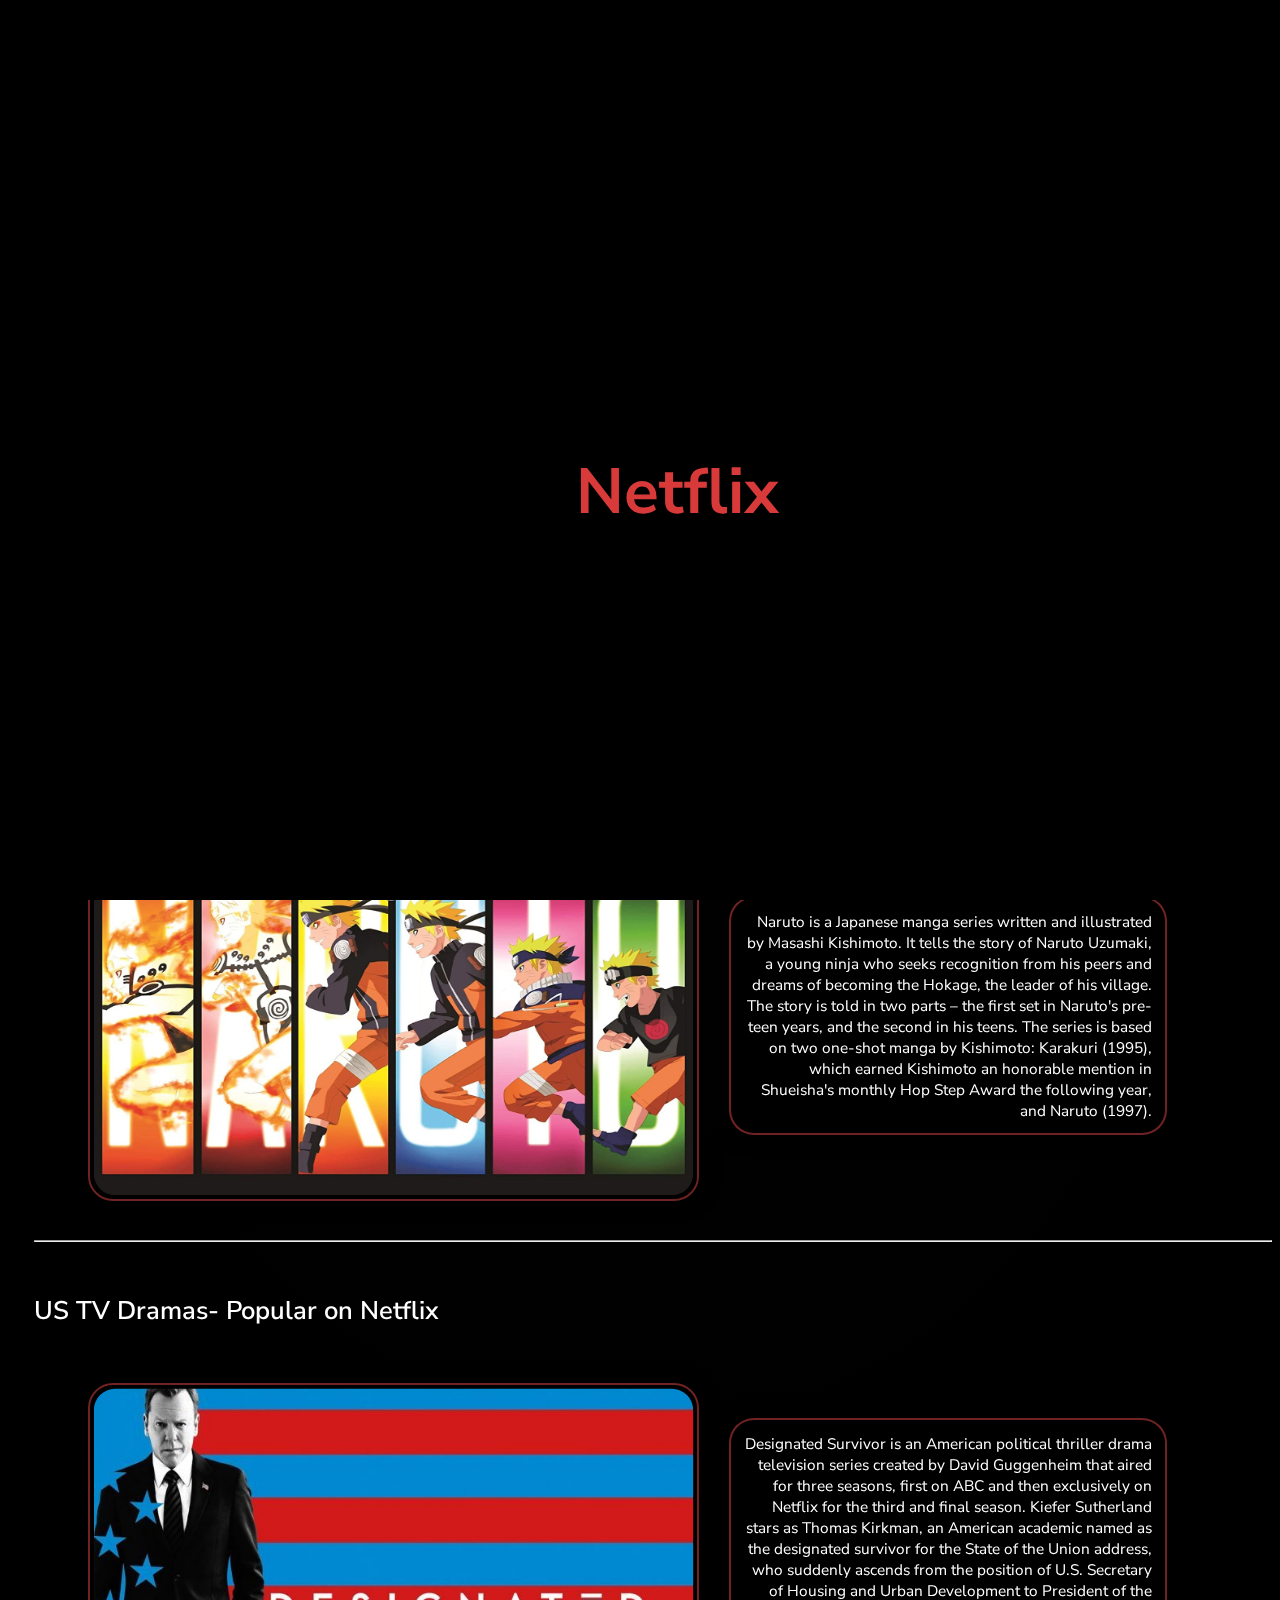
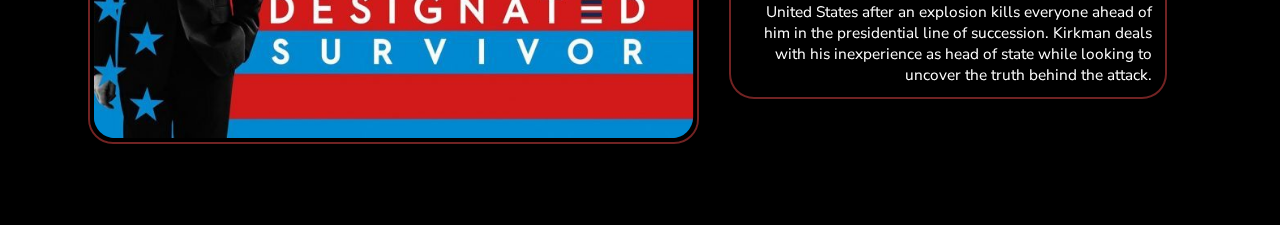
==== commit 625b58ac: "Changed Loader" ====
--- a/browse.html
+++ b/browse.html
@@ -688,7 +688,7 @@
     <script>
         setTimeout(function() {
             $('.loader').fadeToggle();
-        }, 5000);
+        }, 7000);
     </script>
     <script src="https://ajax.googleapis.com/ajax/libs/jquery/3.1.0/jquery.min.js"></script>
     <script src="https://unpkg.com/swiper/swiper-bundle.min.js "></script>
--- a/assets/style.css
+++ b/assets/style.css
@@ -85,6 +85,7 @@
 }
 
 .title {
+    text-shadow: 0 0 20px #000;
     margin-top: 10%;
     font-size: 3.5vw;
     letter-spacing: 1mm;
@@ -214,6 +215,7 @@
     font-size: 4.1vw;
     text-align: center;
     position: absolute;
+    text-shadow: 0 0 20px #000;
     top: 175%;
     left: 50%;
     transform: translate(-50%, -50%);
@@ -229,6 +231,7 @@
     transform: translate(-50%, -50%);
     color: #fff;
     font-weight: 300;
+    text-shadow: 0 0 20px #000;
     font-size: 1.7vw;
     letter-spacing: 1mm;
     text-align: center;
@@ -262,7 +265,7 @@
     position: absolute;
     color: #d83a3a;
     top: calc(45vh);
-    left: calc(43vw);
+    left: calc(40vw);
     overflow: hidden;
     display: block;
     justify-content: center;
@@ -291,4 +294,120 @@
     100% {
         width: 0%;
     }
+}
+
+.la_casa_de_papel {
+    width: 100%;
+    overflow-x: hidden;
+    margin-top: -10vw;
+}
+
+.bg_la_casa {
+    padding-top: 5vw;
+    width: 100vw;
+    overflow-x: hidden;
+}
+
+.video_money {
+    width: 40vw;
+    display: inline-block;
+    box-shadow: 0 0 30px #000000;
+    margin-left: 30vw;
+    margin-bottom: 10vw;
+    border-radius: 10px 10px 10px 10px;
+    border: solid 2px rgb(225, 70, 70, 0.5);
+}
+
+.video_money:hover {
+    display: inline-block;
+    overflow: hidden;
+    display: inline-block;
+    overflow: hidden;
+    border-radius: 25px;
+    justify-content: center;
+    box-shadow: 0 0 20px #000000;
+    transition: 0.4s all ease-in-out;
+}
+
+.heading_money {
+    text-align: center;
+    color: #fff;
+    font-family: 'Nunito Sans', sans-serif;
+    font-size: 4.2vw;
+    font-weight: 600;
+    text-shadow: 0 0 20px #000;
+    letter-spacing: 1mm;
+}
+
+.heading-money-heise {
+    font-size: 3vw;
+    padding-top: 1.5vw;
+    padding-bottom: 1.5vw;
+    font-weight: 600;
+    color: #fff;
+    text-align: center;
+    letter-spacing: 1mm;
+    text-shadow: 0 0 20px #000;
+}
+
+.heading-money-heise-2 {
+    font-size: 2vw;
+    padding-top: 1.5vw;
+    font-weight: 600;
+    color: #fff;
+    text-align: center;
+    letter-spacing: 1mm;
+    text-shadow: 0 0 20px #000;
+}
+
+.size-browse-popular_show {
+    width: 600px;
+    height: 350px;
+    transition: 0.4s all ease-in-out;
+    vertical-align: middle;
+    padding: 0.3vw;
+    box-shadow: 0 0 20px #020202;
+    padding-left: 0.6vw;
+    padding-right: 0.6vw;
+    border-radius: 8%;
+}
+
+.size-browse-popular_show:hover {
+    transform: scale(1.1);
+}
+
+.alert {
+    padding: 20px;
+    box-shadow: 0 0 20px #000;
+    border-radius: 20px;
+    background-color: rgb(216, 58, 58, 0.7);
+    font-family: 'Nunito Sans', sans-serif;
+    letter-spacing: 1mm;
+    color: white;
+    opacity: 1;
+    margin-right: 29vw;
+    margin-left: 30vw;
+    margin-top: 2vw;
+    font-size: 0.8vw;
+    transition: 0.7s opacity ease-out;
+    margin-bottom: 15px;
+}
+
+.alert.success {
+    background-color: rgb(216, 58, 58, 0.7);
+}
+
+.closebtn {
+    margin-left: 15px;
+    color: white;
+    font-weight: bold;
+    float: right;
+    font-size: 20px;
+    line-height: 20px;
+    cursor: pointer;
+    transition: 0.3s;
+}
+
+.closebtn:hover {
+    color: #fcff4d;
 }--- a/assets/media.css
+++ b/assets/media.css
@@ -1,17 +1,23 @@
-@media screen and (max-width: 300px) {
-    .home-2-heading {
-        font-size: 7vw;
-        text-align: center;
-        position: absolute;
+@media screen and (max-width: 320px) {
+    .home-2-heading {
+        font-size: 6.5vw !important;
+        text-align: center;
+        position: absolute;
+        padding-top: 30vw;
         margin-top: 49vw;
         left: 50vw;
         transform: translate(-50%, -50%);
     }
     .home-3-heading {
+        padding-top: 30vw;
         margin-top: 65vw;
         left: 50vw;
         transform: translate(-50%, -50%);
         font-size: 3.5vw;
+    }
+    .home-2-heading,
+    .home-3-heading {
+        width: 80%;
     }
 }
 
@@ -29,7 +35,9 @@
         font-size: 8vw;
     }
     .title {
-        padding: 4vw;
+        padding: 5vw;
+        padding-top: 6vw;
+        padding-bottom: 14vw;
         font-size: 7vw;
     }
     .browse {
@@ -37,6 +45,7 @@
         padding-bottom: 4vw;
         padding-left: 5vw;
         padding-right: 5vw;
+        margin-bottom: 20vvw;
     }
     .browse-btn {
         font-size: 6vw;
@@ -55,6 +64,15 @@
         width: 75vw;
         height: 50vw;
     }
+    .size-browse-popular_show {
+        width: 75vw;
+        -moz-border-radius: 40px 40px 40px 40px;
+        -webkit-border-radius: 40px 40px 40px 40px;
+        border-radius: 40px 40px 40px 40px;
+        overflow: hidden;
+        padding: 2vw 2vw 2vw 2vw;
+        height: 50vw;
+    }
     .details-browse {
         display: inline-block;
         font-size: 3.5vw;
@@ -70,21 +88,48 @@
     }
     .zoom-hover {
         margin-left: 10vw;
-        margin-right: 10vw;
-    }
-    .home-2-heading {
-        font-size: 7vw;
-        text-align: center;
-        position: absolute;
-        margin-top: 47vw;
-        left: 50vw;
-        transform: translate(-50%, -50%);
-    }
-    .home-3-heading {
-        margin-top: 60vw;
-        left: 50vw;
-        transform: translate(-50%, -50%);
-        font-size: 3.5vw;
+        margin-bottom: 15vw;
+        margin-right: 10vw;
+    }
+    .home-2-heading,
+    .home-3-heading {
+        width: 80%;
+    }
+    .home-2-heading {
+        padding-top: 20vw;
+        font-size: 7.2vw;
+        text-align: center;
+        position: absolute;
+        margin-top: 40vw;
+        left: 50vw;
+        transform: translate(-50%, -50%);
+    }
+    .home-3-heading {
+        padding-top: 20vw;
+        margin-top: 57vw;
+        left: 50vw;
+        transform: translate(-50%, -50%);
+        font-size: 6.3vw;
+    }
+    .heading-money-heise {
+        padding-top: 8vw;
+        font-size: 8vw;
+    }
+    .heading-money-heise-2 {
+        font-size: 6vw;
+        padding-bottom: 2vw;
+    }
+    .alert {
+        margin-right: 10vw;
+        margin-left: 10vw;
+        margin-top: 4vw;
+        letter-spacing: 0.5mm;
+        font-size: 2.7vw;
+    }
+    .loading-netflix {
+        top: calc(45vh);
+        left: calc(40%);
+        width: 100vw;
     }
 }
 
@@ -92,6 +137,14 @@
     .topbar {
         padding: 4vw;
     }
+    .loading-netflix {
+        top: calc(45vh);
+        left: calc(40%);
+        width: 100vw;
+    }
+    .loader-text {
+        font-size: 7vw;
+    }
     .logo-top {
         width: 25vw;
     }
@@ -99,7 +152,9 @@
         font-size: 8vw;
     }
     .title {
-        padding: 4vw;
+        padding: 5vw;
+        padding-top: 6vw;
+        padding-bottom: 14vw;
         font-size: 7vw;
     }
     .browse {
@@ -107,6 +162,7 @@
         padding-bottom: 4vw;
         padding-left: 5vw;
         padding-right: 5vw;
+        margin-bottom: 20vvw;
     }
     .browse-btn {
         font-size: 6vw;
@@ -125,6 +181,15 @@
         width: 75vw;
         height: 50vw;
     }
+    .size-browse-popular_show {
+        width: 75vw;
+        -moz-border-radius: 40px 40px 40px 40px;
+        -webkit-border-radius: 40px 40px 40px 40px;
+        border-radius: 40px 40px 40px 40px;
+        overflow: hidden;
+        padding: 2vw 2vw 2vw 2vw;
+        height: 50vw;
+    }
     .details-browse {
         display: inline-block;
         font-size: 3.5vw;
@@ -140,10 +205,16 @@
     }
     .zoom-hover {
         margin-left: 10vw;
-        margin-right: 10vw;
-    }
-    .home-2-heading {
-        font-size: 7vw;
+        margin-bottom: 15vw;
+        margin-right: 10vw;
+    }
+    .home-2-heading,
+    .home-3-heading {
+        width: 80%;
+    }
+    .home-2-heading {
+        padding-top: 20vw;
+        font-size: 7.2vw;
         text-align: center;
         position: absolute;
         margin-top: 40vw;
@@ -151,10 +222,26 @@
         transform: translate(-50%, -50%);
     }
     .home-3-heading {
-        margin-top: 52vw;
-        left: 50vw;
-        transform: translate(-50%, -50%);
-        font-size: 3.5vw;
+        padding-top: 20vw;
+        margin-top: 57vw;
+        left: 50vw;
+        transform: translate(-50%, -50%);
+        font-size: 6.3vw;
+    }
+    .heading-money-heise {
+        padding-top: 8vw;
+        font-size: 8vw;
+    }
+    .heading-money-heise-2 {
+        font-size: 6vw;
+        padding-bottom: 2vw;
+    }
+    .alert {
+        margin-right: 10vw;
+        margin-left: 10vw;
+        margin-top: 4vw;
+        letter-spacing: 0.5mm;
+        font-size: 2.7vw;
     }
 }
 
@@ -186,4 +273,13 @@
         left: 50vw;
         transform: translate(-50%, -50%);
     }
+    .alert {
+        margin-right: 32.5vw;
+        margin-left: 34.5vw;
+    }
+    .loading-netflix {
+        top: calc(45vh);
+        left: calc(45vw);
+        width: 100vw;
+    }
 }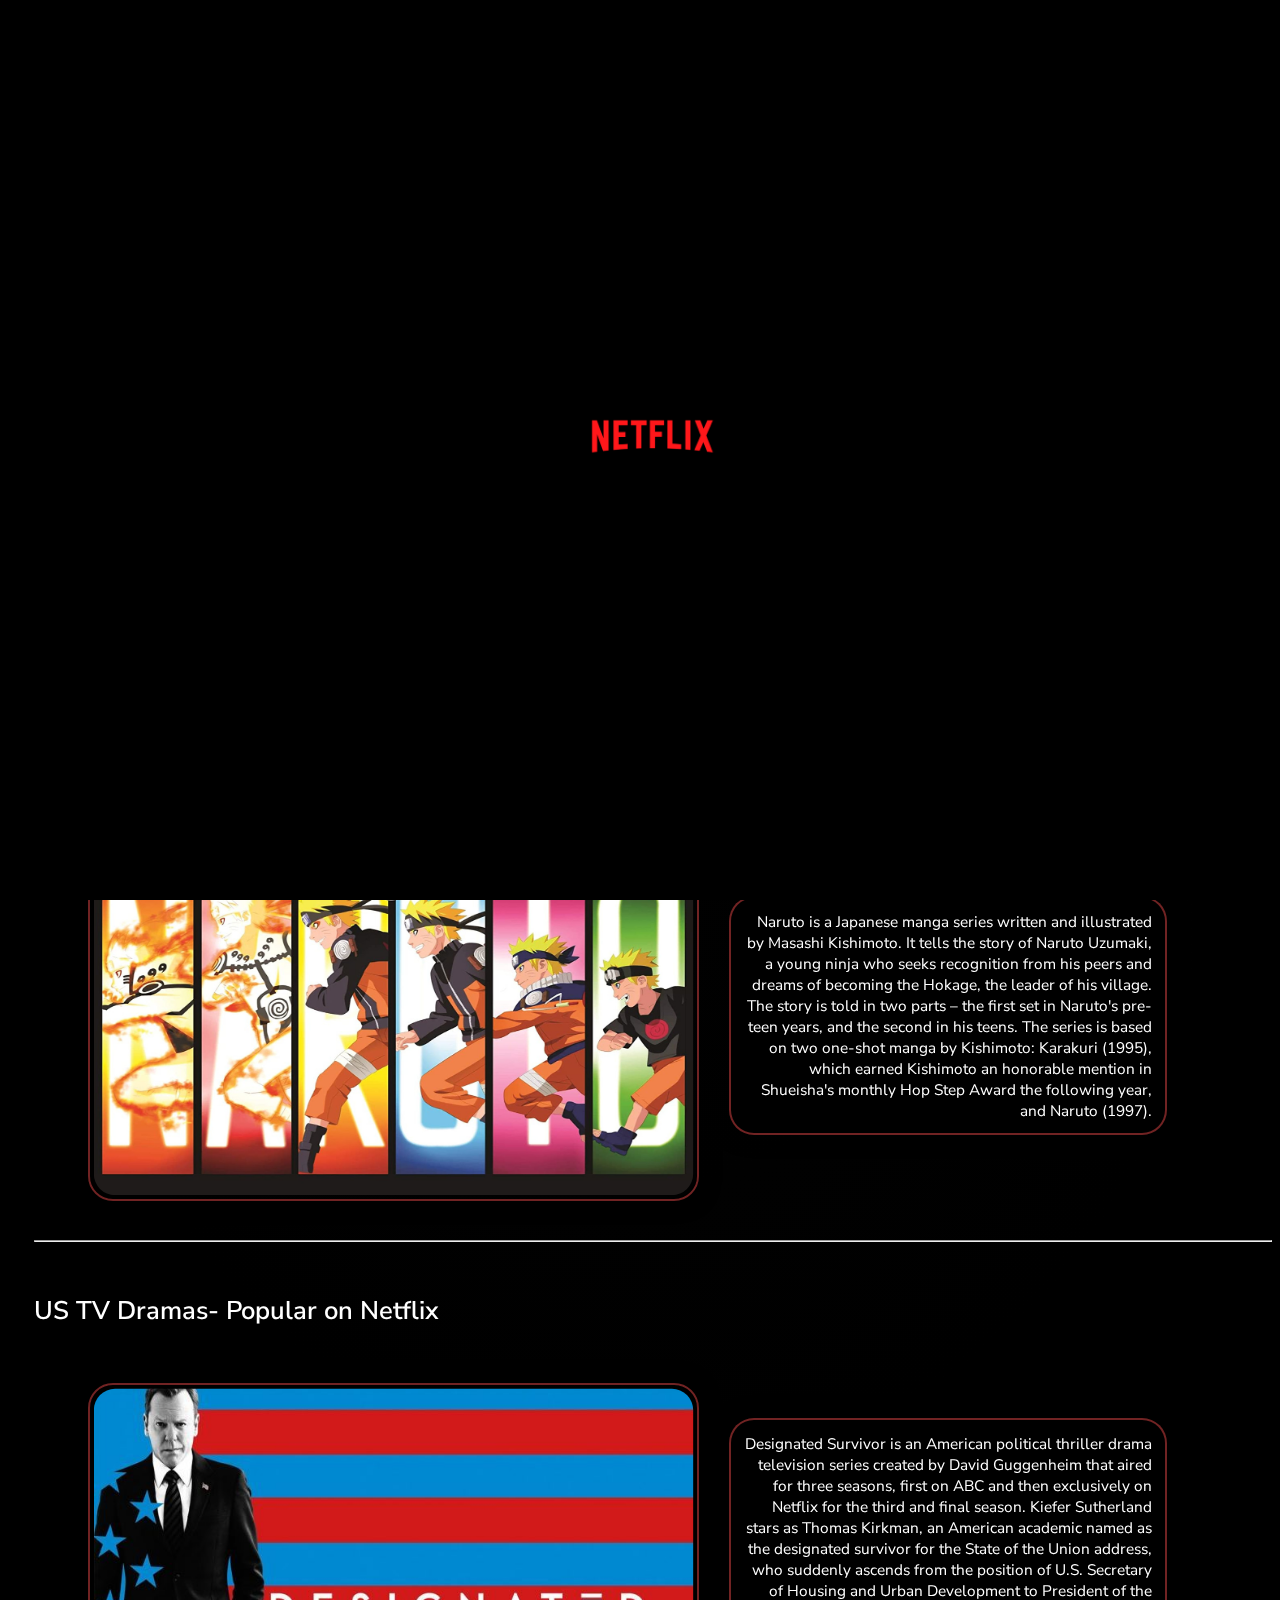
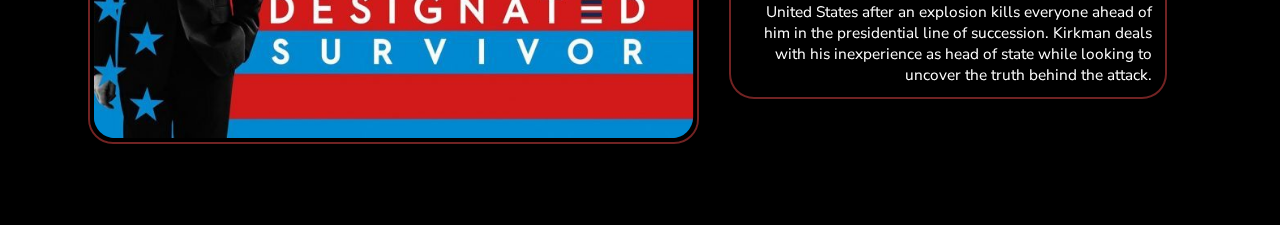
==== commit 1d47b923: "Added hue keyframes on logo" ====
--- a/browse.html
+++ b/browse.html
@@ -16,7 +16,7 @@
 <body>
     <div class="loader">
         <div class="loading-netflix" data-text="Netflix">
-            <h1 class="loader-text">Netflix</h1>
+            <img src="assets/logo.png" class="logo-top" alt="">
         </div>
     </div>
     <main>
@@ -688,7 +688,7 @@
     <script>
         setTimeout(function() {
             $('.loader').fadeToggle();
-        }, 7000);
+        }, 12000);
     </script>
     <script src="https://ajax.googleapis.com/ajax/libs/jquery/3.1.0/jquery.min.js"></script>
     <script src="https://unpkg.com/swiper/swiper-bundle.min.js "></script>
--- a/assets/style.css
+++ b/assets/style.css
@@ -13,7 +13,20 @@
     margin-left: 1vw;
     width: 10vw;
     margin-top: 1vw;
+    animation: 2s hue-rotate infinite ease-in-out;
     margin-bottom: 1vw;
+}
+
+@keyframes hue-rotate {
+    0% {
+        filter: hue-rotate(340deg);
+    }
+    50% {
+        filter: hue-rotate(360deg);
+    }
+    100% {
+        filter: hue-rotate(340deg);
+    }
 }
 
 .btn-primary {
@@ -281,18 +294,23 @@
 @keyframes fill {
     0% {
         width: 0%;
+        filter: hue-rotate(0deg);
     }
     25% {
         width: 10%;
+        filter: hue-rotate(80deg);
     }
     50% {
         width: 30%;
+        filter: hue-rotate(150deg);
     }
     75% {
         width: 10%;
+        filter: hue-rotate(200deg);
     }
     100% {
         width: 0%;
+        filter: hue-rotate(360deg);
     }
 }
 
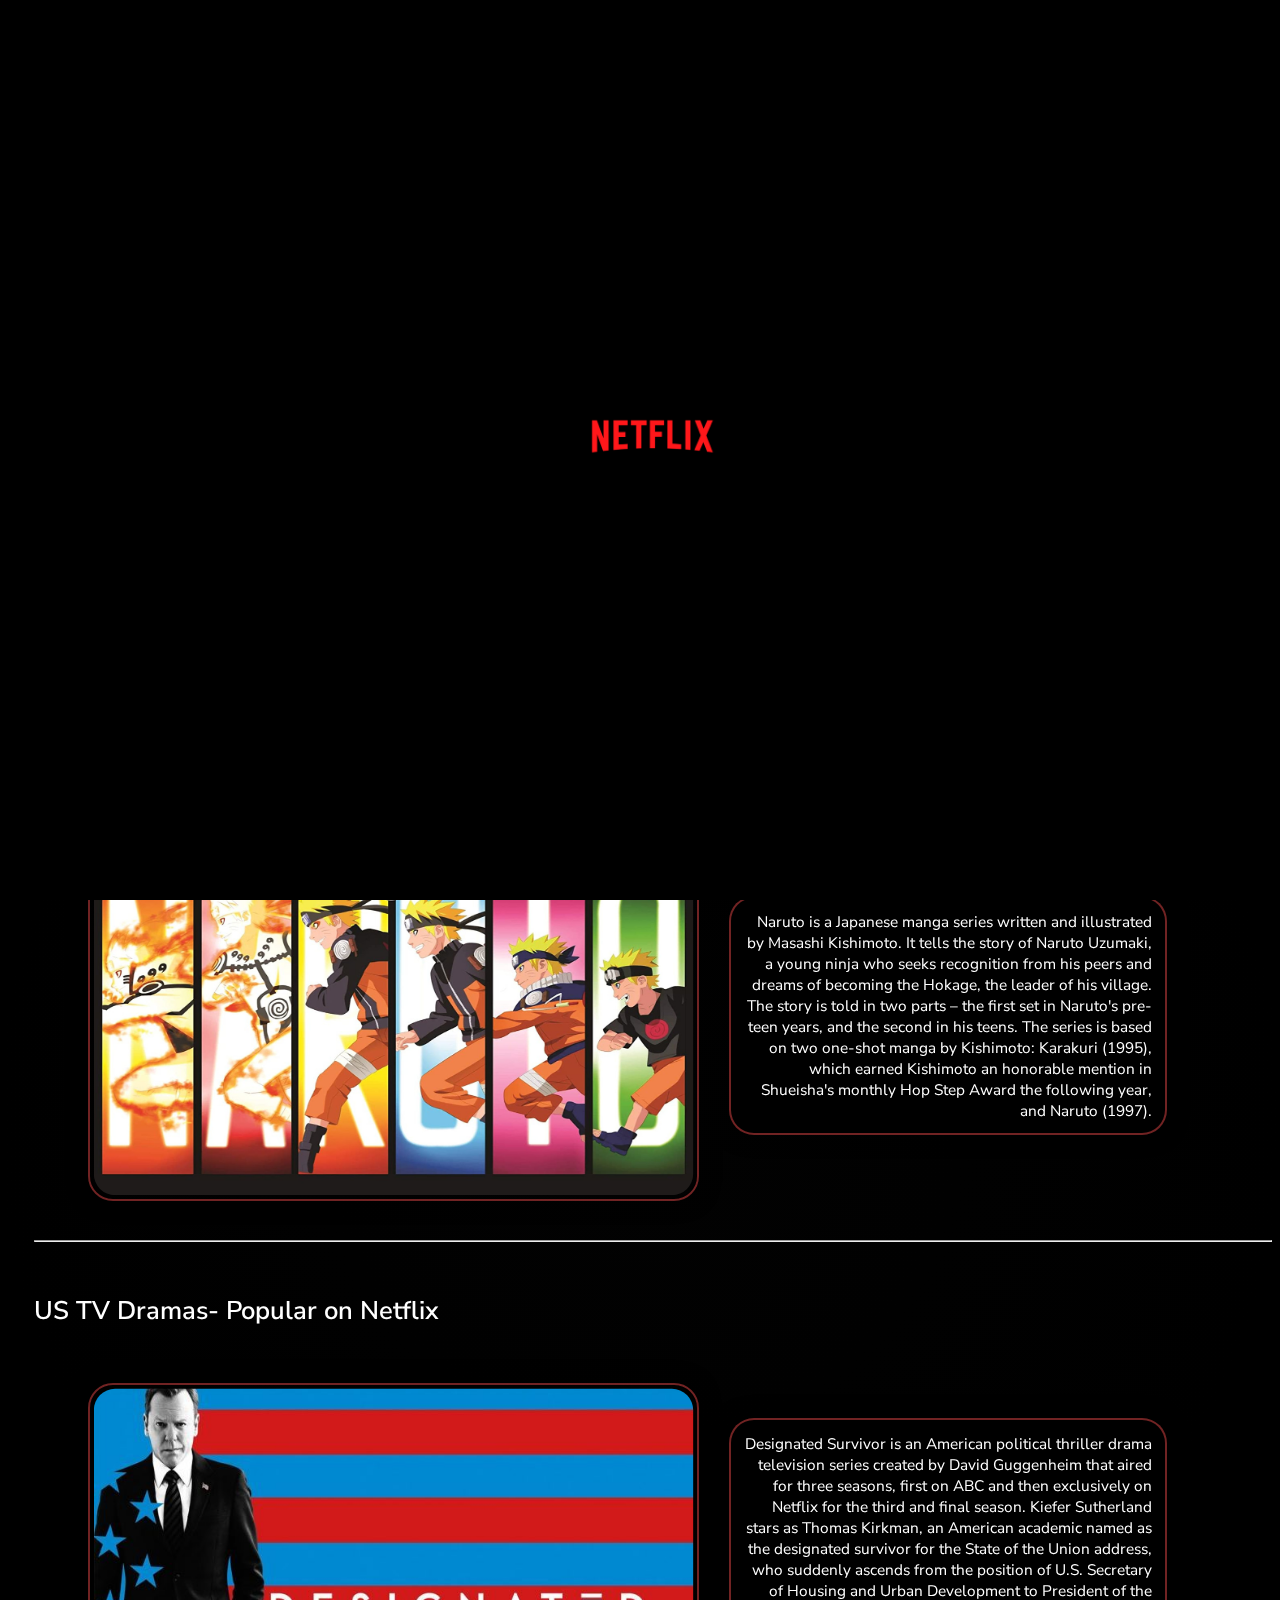
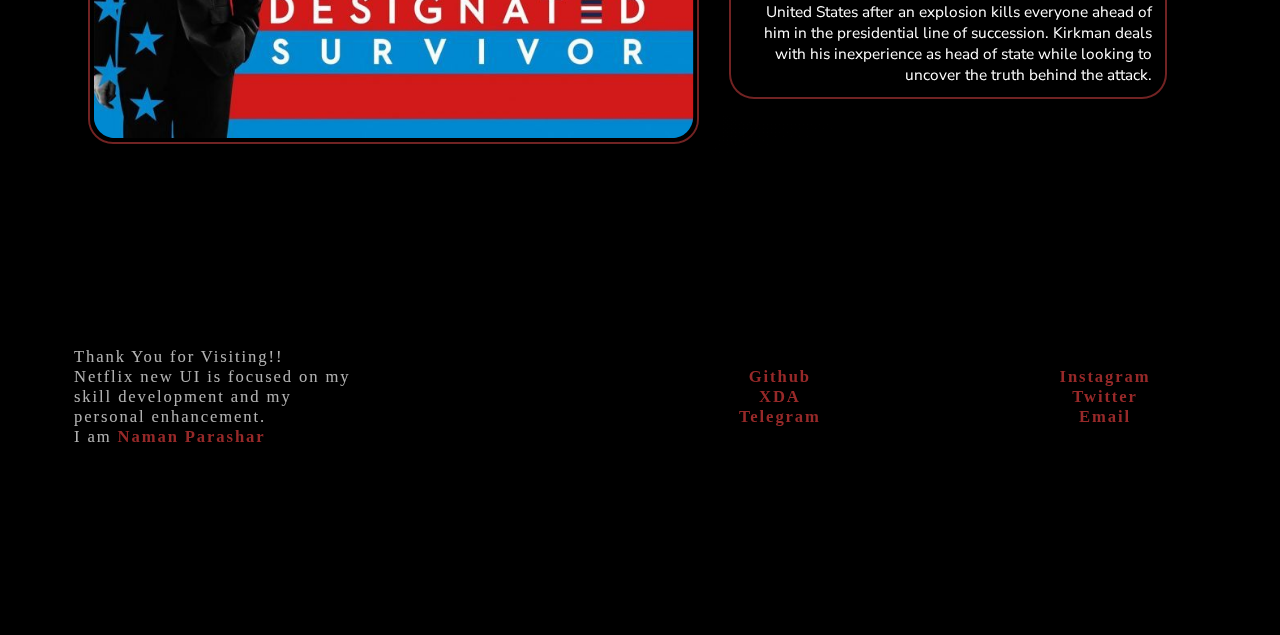
==== commit 5ecce72f: "Made footer responsive Added footer to browse page also" ====
--- a/browse.html
+++ b/browse.html
@@ -685,10 +685,30 @@
                 </div>
         </section>
     </main>
+    <footer class="end">
+        <div class="linear">
+            <table class="footer-table">
+                <tr>
+                    <td class="data-footer">Thank You for Visiting!! <br> Netflix new UI is focused on my <br> skill development and my <br> personal enhancement. <br> I am
+                        <a href="https://github.com/nparashar150/" target="_blank"> <b> Naman Parashar </b></a>
+                    </td>
+                    <td class="data-footer-2">
+                        <a href="https://github.com/nparashar150/" target="_blank"> <b>Github</b></a><br>
+                        <a href="https://forum.xda-developers.com/m/nparashar150.9479430/" target="_blank"> <b> XDA</b> </a><br>
+                        <a href="https://t.me/nparashar150" target="_blank"> <b> Telegram</b> </a>
+                    </td>
+                    <td class="data-footer-2">
+                        <a href="https://www.instagram.com/nparashar150_/" target="_blank"> <b> Instagram</b></a><br><a href="https://twitter.com/nparashar150" target="_blank"><b>Twitter</b> </a><br>
+                        <a href="mailto:nparashar150@gmail.com" target="_blank"> <b> Email</b> </a>
+                    </td>
+                </tr>
+            </table>
+        </div>
+    </footer>
     <script>
         setTimeout(function() {
             $('.loader').fadeToggle();
-        }, 12000);
+        }, 10000);
     </script>
     <script src="https://ajax.googleapis.com/ajax/libs/jquery/3.1.0/jquery.min.js"></script>
     <script src="https://unpkg.com/swiper/swiper-bundle.min.js "></script>
--- a/assets/style.css
+++ b/assets/style.css
@@ -101,7 +101,7 @@
     text-shadow: 0 0 20px #000;
     margin-top: 10%;
     font-size: 3.5vw;
-    letter-spacing: 1mm;
+    letter-spacing: 0.6mm;
     font-weight: 500;
     font-family: 'Nunito Sans', sans-serif;
 }
@@ -233,7 +233,7 @@
     left: 50%;
     transform: translate(-50%, -50%);
     font-weight: 600;
-    letter-spacing: 1mm;
+    letter-spacing: 0.6mm;
 }
 
 .home-3-heading {
@@ -246,7 +246,7 @@
     font-weight: 300;
     text-shadow: 0 0 20px #000;
     font-size: 1.7vw;
-    letter-spacing: 1mm;
+    letter-spacing: 0.6mm;
     text-align: center;
 }
 
@@ -354,7 +354,7 @@
     font-size: 4.2vw;
     font-weight: 600;
     text-shadow: 0 0 20px #000;
-    letter-spacing: 1mm;
+    letter-spacing: 0.6mm;
 }
 
 .heading-money-heise {
@@ -364,7 +364,7 @@
     font-weight: 600;
     color: #fff;
     text-align: center;
-    letter-spacing: 1mm;
+    letter-spacing: 0.6mm;
     text-shadow: 0 0 20px #000;
 }
 
@@ -374,7 +374,7 @@
     font-weight: 600;
     color: #fff;
     text-align: center;
-    letter-spacing: 1mm;
+    letter-spacing: 0.6mm;
     text-shadow: 0 0 20px #000;
 }
 
@@ -400,7 +400,7 @@
     border-radius: 20px;
     background-color: rgb(216, 58, 58, 0.7);
     font-family: 'Nunito Sans', sans-serif;
-    letter-spacing: 1mm;
+    letter-spacing: 0.6mm;
     color: white;
     opacity: 1;
     margin-right: 29vw;
@@ -428,4 +428,48 @@
 
 .closebtn:hover {
     color: #fcff4d;
+}
+
+.end {
+    filter: opacity(0.7);
+    width: auto;
+    height: 22vw;
+    background: linear-gradient(0deg, rgba(0, 0, 0, 1) 0%, rgba(0, 0, 0, 0.8) 60%, rgba(0, 0, 0, 0.3) 80%, rgba(0, 0, 0, 0) 100%);
+    padding-top: 5vw;
+    padding-bottom: 5vw;
+}
+
+.footer-table {
+    width: 100%;
+    text-align: center;
+}
+
+.data-footer {
+    padding-top: 5vw;
+    letter-spacing: 0.5mm;
+    padding-left: 5vw;
+    text-align: left;
+    font-size: 1.3vw;
+    color: #fff;
+    padding-right: 5vw;
+}
+
+.data-footer>a {
+    text-decoration: none !important;
+    color: #d83a3a;
+}
+
+.data-footer-2 {
+    letter-spacing: 0.5mm;
+    padding-top: 5vw;
+    padding-left: 5vw;
+    text-align: center;
+    font-size: 1.3vw;
+    color: #fff;
+    padding-right: 5vw;
+}
+
+.data-footer-2>a {
+    text-decoration: none !important;
+    color: #d83a3a;
 }--- a/assets/media.css
+++ b/assets/media.css
@@ -131,6 +131,33 @@
         left: calc(40%);
         width: 100vw;
     }
+    .end {
+        filter: opacity(0.6);
+        width: auto;
+        height: 100vw;
+        background: linear-gradient(0deg, rgba(0, 0, 0, 1) 0%, rgba(0, 0, 0, 0.8) 60%, rgba(0, 0, 0, 0.3) 80%, rgba(0, 0, 0, 0) 100%);
+    }
+    .footer-table {
+        width: 100%;
+        text-align: center;
+    }
+    .data-footer {
+        padding-top: 5vw;
+        padding-left: 6vw;
+        text-align: center;
+        font-size: 4.5vw;
+        padding-right: 6vw;
+    }
+    .data-footer-2 {
+        letter-spacing: 0.5mm;
+        padding-top: 3vw;
+        padding-left: 5vw;
+        text-align: center;
+        font-size: 4.5vw;
+        color: #fff;
+        padding-right: 5vw;
+        padding-bottom: 3vw;
+    }
 }
 
 @media screen and (min-width:600px) and (max-width: 1024px) {
@@ -243,6 +270,33 @@
         letter-spacing: 0.5mm;
         font-size: 2.7vw;
     }
+    .end {
+        filter: opacity(0.6);
+        width: auto;
+        height: 100vw;
+        background: linear-gradient(0deg, rgba(0, 0, 0, 1) 0%, rgba(0, 0, 0, 0.8) 60%, rgba(0, 0, 0, 0.3) 80%, rgba(0, 0, 0, 0) 100%);
+    }
+    .footer-table {
+        width: 100%;
+        text-align: center;
+    }
+    .data-footer {
+        padding-top: 5vw;
+        padding-left: 6vw;
+        text-align: center;
+        font-size: 4.5vw;
+        padding-right: 6vw;
+    }
+    .data-footer-2 {
+        letter-spacing: 0.5mm;
+        padding-top: 3vw;
+        padding-left: 5vw;
+        text-align: center;
+        font-size: 4.5vw;
+        color: #fff;
+        padding-right: 5vw;
+        padding-bottom: 3vw;
+    }
 }
 
 @media screen and (max-width: 1280px) {
